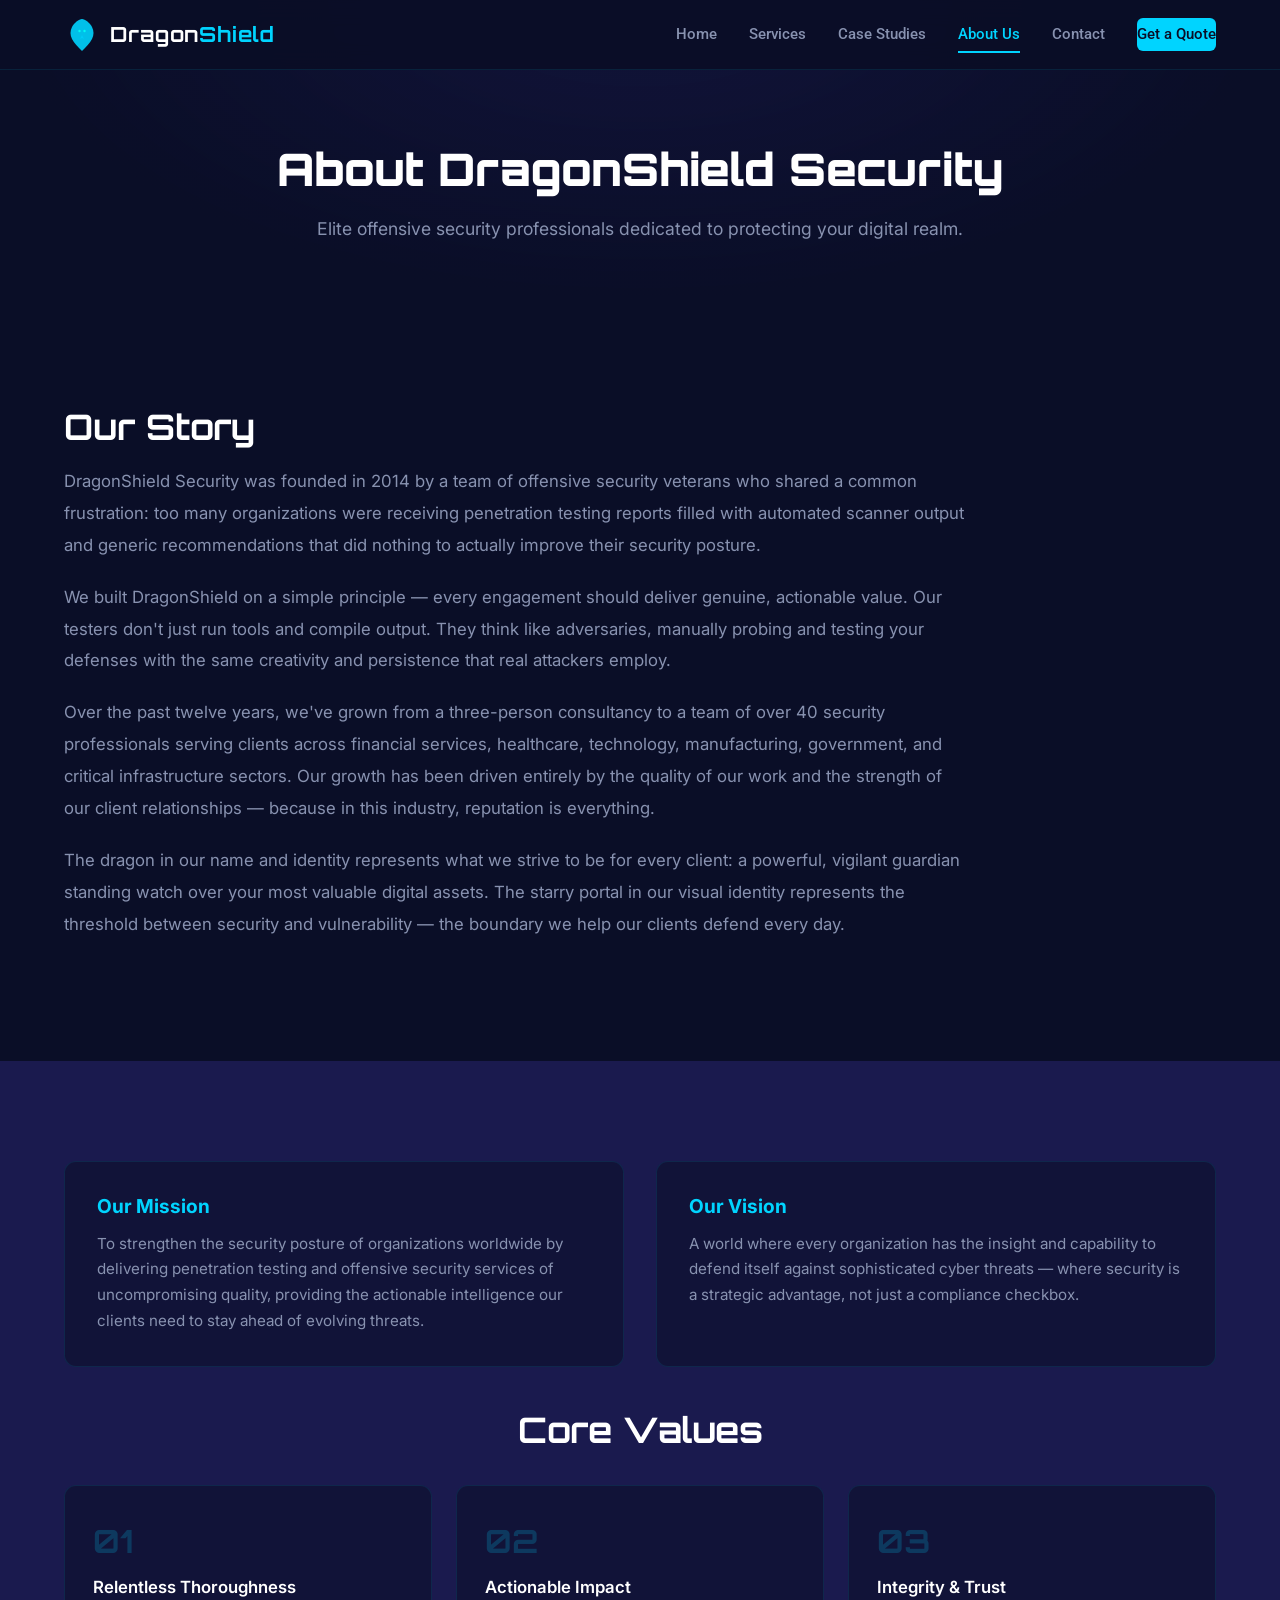
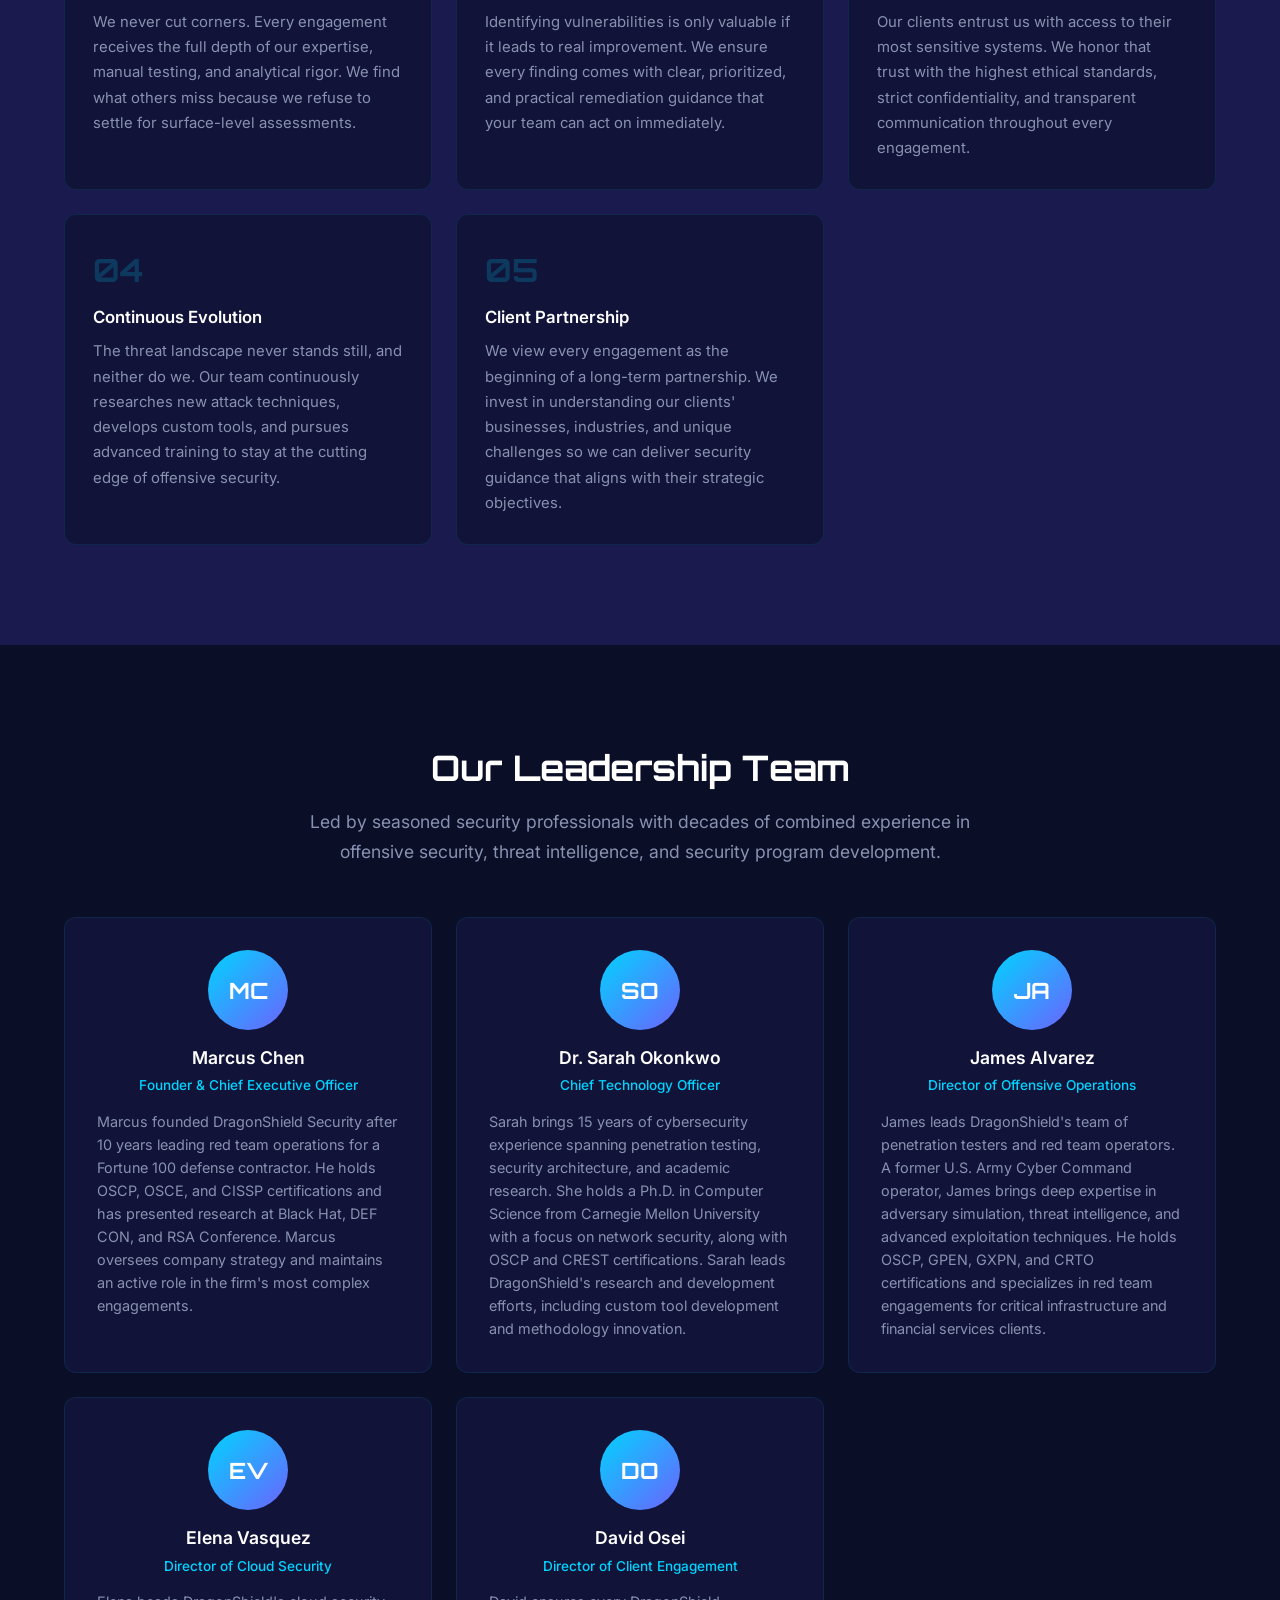
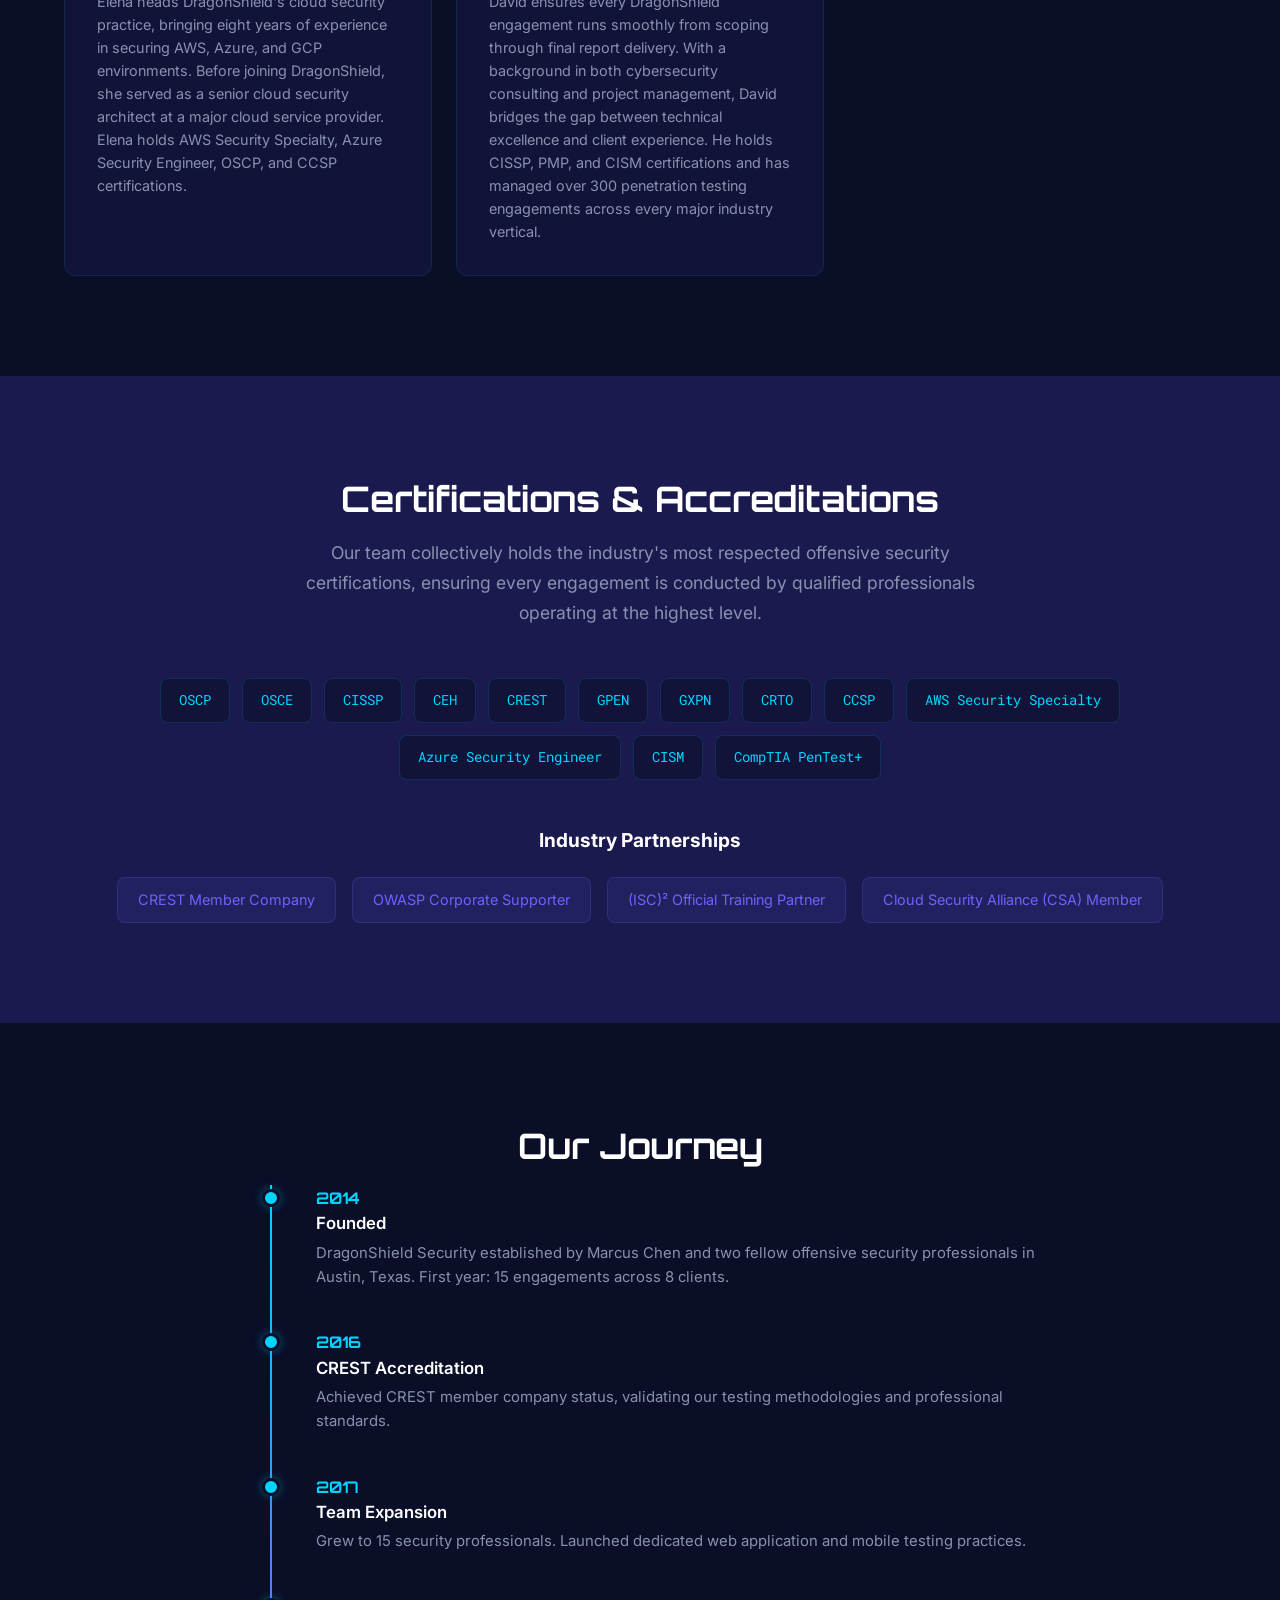
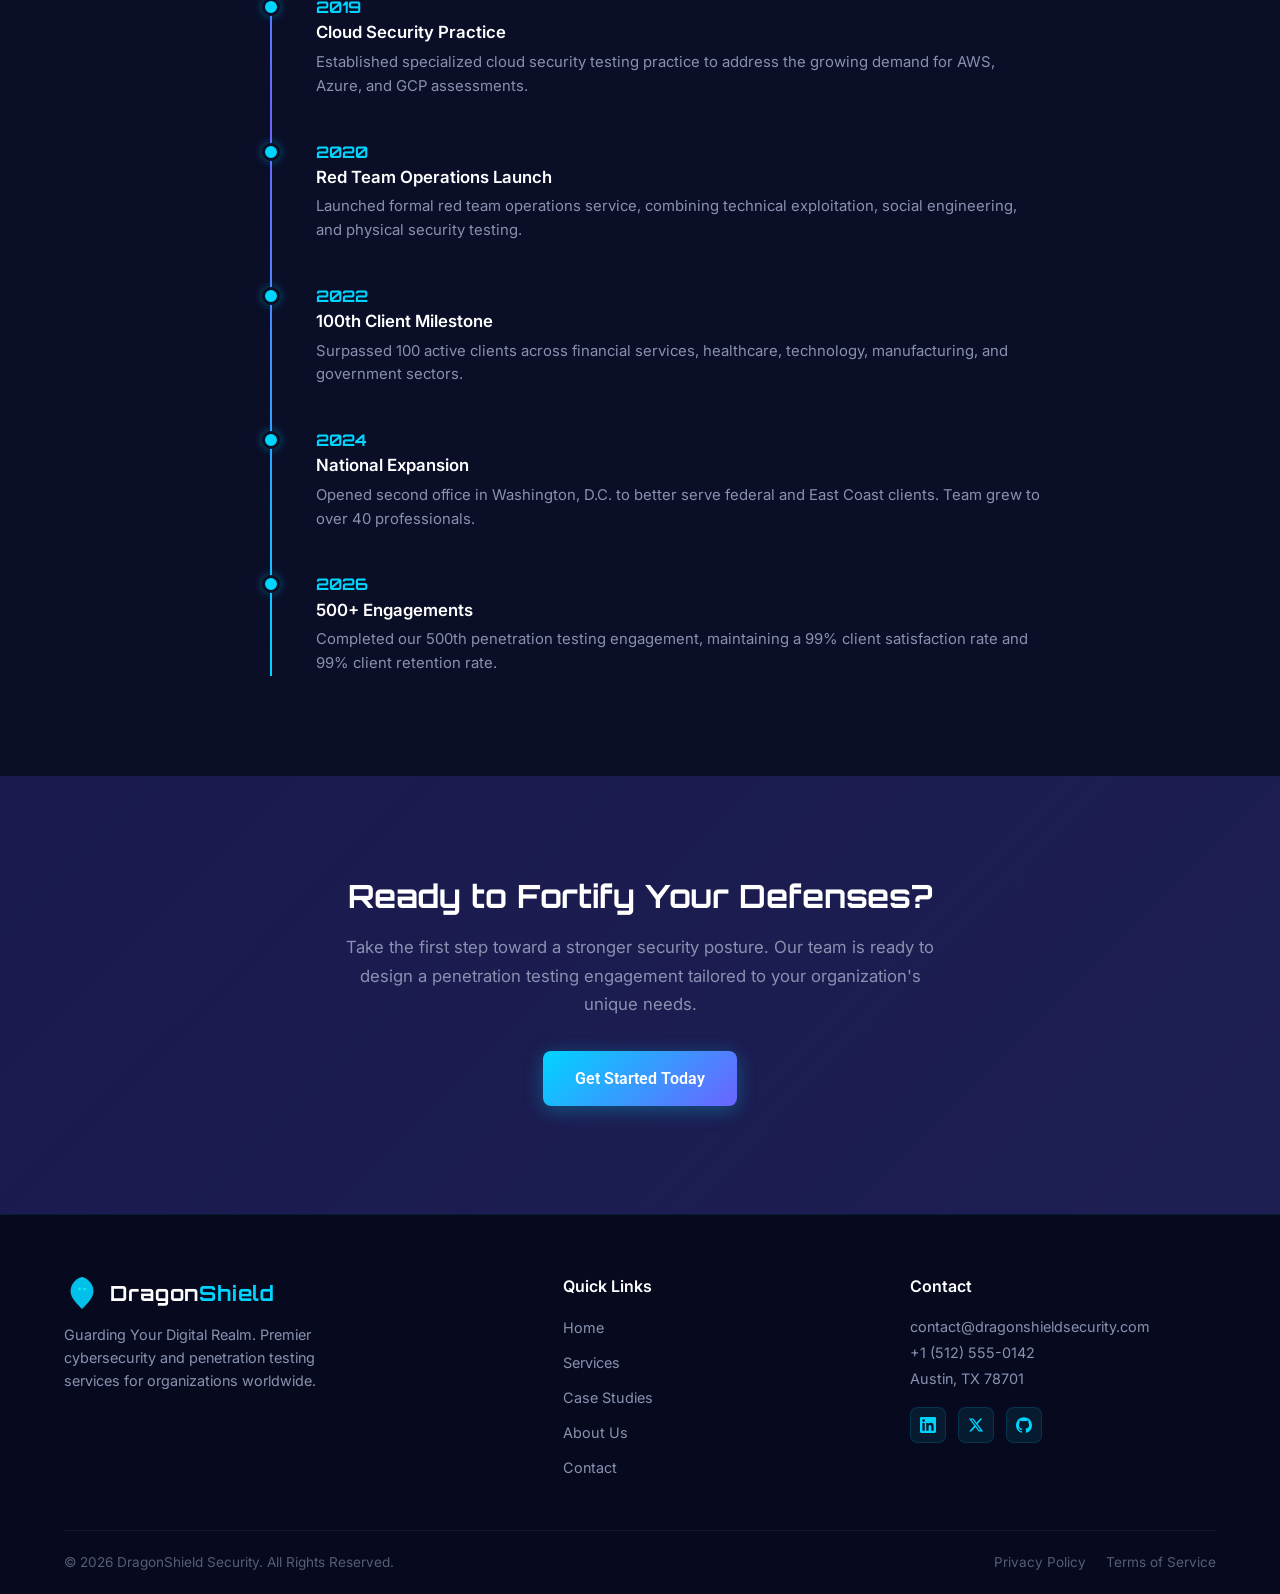
==== about.html @ 64852da9 "Initial commit - DragonShield Security website" ====
<!DOCTYPE html>
<html lang="en">
<head>
  <meta charset="UTF-8">
  <meta name="viewport" content="width=device-width, initial-scale=1.0">
  <title>About Us — DragonShield Security</title>
  <link rel="preconnect" href="https://fonts.googleapis.com">
  <link
rel="preconnect"
href="https://fonts.gstatic.com"
crossorigin
>
  <link href="https://fonts.googleapis.com/css2?family=Orbitron:wght@400;500;700;900&family=Inter:wght@400;500;600;700&family=Roboto:wght@400;500;700&family=Roboto+Mono:wght@400;500&display=swap" rel="stylesheet">
  <link rel="stylesheet" href="css/styles.css">
</head>
<body>

  <!-- Starry Background -->
  <div class="stars-bg" aria-hidden="true"></div>

  <!-- Navigation -->
  <nav
class="navbar"
role="navigation"
aria-label="Main navigation"
>
    <div class="container">
      <a
href="index.html"
class="nav-brand"
aria-label="DragonShield Security Home"
>
        <svg
viewBox="0 0 36 36"
fill="none"
xmlns="http://www.w3.org/2000/svg"
aria-hidden="true"
>
          <path
d="M18 2C15 2 10 6 8 10C6 14 6 18 8 22C10 26 14 30 18 34C22 30 26 26 28 22C30 18 30 14 28 10C26 6 21 2 18 2Z"
fill="url(#dragon-grad-a)"
opacity="0.9"
/>
          <circle
cx="15.5"
cy="14"
r="1.2"
fill="#00fff5"
opacity="0.9"
/>
          <circle
cx="20.5"
cy="14"
r="1.2"
fill="#00fff5"
opacity="0.9"
/>
          <path
d="M18 18L16 22L18 21L20 22L18 18Z"
fill="#00d4ff"
opacity="0.6"
/>
          <defs>
            <linearGradient
id="dragon-grad-a"
x1="8"
y1="2"
x2="28"
y2="34"
>
              <stop offset="0%" stop-color="#00d4ff"/>
              <stop offset="100%" stop-color="#6c63ff"/>
            </linearGradient>
          </defs>
        </svg>
        <span class="nav-brand-text">Dragon<span>Shield</span></span>
      </a>
      <div class="nav-links">
        <a href="index.html">Home</a>
        <a href="services.html">Services</a>
        <a href="case-studies.html">Case Studies</a>
        <a href="about.html" class="active">About Us</a>
        <a href="contact.html">Contact</a>
        <a href="contact.html" class="nav-cta">Get a Quote</a>
      </div>
      <button
class="hamburger"
aria-label="Toggle navigation menu"
aria-expanded="false"
>
        <span></span>
        <span></span>
        <span></span>
      </button>
    </div>
  </nav>

  <!-- Mobile Menu -->
  <div class="mobile-overlay" aria-hidden="true"></div>
  <div
class="mobile-menu"
role="navigation"
aria-label="Mobile navigation"
>
    <a href="index.html">Home</a>
    <a href="services.html">Services</a>
    <a href="case-studies.html">Case Studies</a>
    <a href="about.html" class="active">About Us</a>
    <a href="contact.html">Contact</a>
    <a
href="contact.html"
class="nav-cta"
style="text-align:center;margin-top:12px;"
>Get a Quote</a>
  </div>

  <main>
    <!-- Page Header -->
    <section class="page-header">
      <div class="container">
        <h1>About DragonShield Security</h1>
        <p>Elite offensive security professionals dedicated to protecting your digital realm.</p>
      </div>
    </section>

    <!-- Company Story -->
    <section class="section-padding">
      <div class="container">
        <div class="fade-in">
          <h2 class="section-heading">Our Story</h2>
          <div class="about-story">
            <p>DragonShield Security was founded in 2014 by a team of offensive security veterans who shared a common frustration: too many organizations were receiving penetration testing reports filled with automated scanner output and generic recommendations that did nothing to actually improve their security posture.</p>
            <p>We built DragonShield on a simple principle — every engagement should deliver genuine, actionable value. Our testers don't just run tools and compile output. They think like adversaries, manually probing and testing your defenses with the same creativity and persistence that real attackers employ.</p>
            <p>Over the past twelve years, we've grown from a three-person consultancy to a team of over 40 security professionals serving clients across financial services, healthcare, technology, manufacturing, government, and critical infrastructure sectors. Our growth has been driven entirely by the quality of our work and the strength of our client relationships — because in this industry, reputation is everything.</p>
            <p>The dragon in our name and identity represents what we strive to be for every client: a powerful, vigilant guardian standing watch over your most valuable digital assets. The starry portal in our visual identity represents the threshold between security and vulnerability — the boundary we help our clients defend every day.</p>
          </div>
        </div>
      </div>
    </section>

    <!-- Mission & Vision -->
    <section class="section-padding" style="background: var(--deep-blue);">
      <div class="container">
        <div class="fade-in">
          <div class="mission-vision">
            <div class="mv-card">
              <h3>Our Mission</h3>
              <p>To strengthen the security posture of organizations worldwide by delivering penetration testing and offensive security services of uncompromising quality, providing the actionable intelligence our clients need to stay ahead of evolving threats.</p>
            </div>
            <div class="mv-card">
              <h3>Our Vision</h3>
              <p>A world where every organization has the insight and capability to defend itself against sophisticated cyber threats — where security is a strategic advantage, not just a compliance checkbox.</p>
            </div>
          </div>
        </div>

        <!-- Core Values -->
        <div class="text-center fade-in">
          <h2 class="section-heading">Core Values</h2>
        </div>
        <div class="values-grid fade-in" style="margin-top: 32px;">
          <div class="value-card">
            <div class="value-number">01</div>
            <h4>Relentless Thoroughness</h4>
            <p>We never cut corners. Every engagement receives the full depth of our expertise, manual testing, and analytical rigor. We find what others miss because we refuse to settle for surface-level assessments.</p>
          </div>
          <div class="value-card">
            <div class="value-number">02</div>
            <h4>Actionable Impact</h4>
            <p>Identifying vulnerabilities is only valuable if it leads to real improvement. We ensure every finding comes with clear, prioritized, and practical remediation guidance that your team can act on immediately.</p>
          </div>
          <div class="value-card">
            <div class="value-number">03</div>
            <h4>Integrity &amp; Trust</h4>
            <p>Our clients entrust us with access to their most sensitive systems. We honor that trust with the highest ethical standards, strict confidentiality, and transparent communication throughout every engagement.</p>
          </div>
          <div class="value-card">
            <div class="value-number">04</div>
            <h4>Continuous Evolution</h4>
            <p>The threat landscape never stands still, and neither do we. Our team continuously researches new attack techniques, develops custom tools, and pursues advanced training to stay at the cutting edge of offensive security.</p>
          </div>
          <div class="value-card">
            <div class="value-number">05</div>
            <h4>Client Partnership</h4>
            <p>We view every engagement as the beginning of a long-term partnership. We invest in understanding our clients' businesses, industries, and unique challenges so we can deliver security guidance that aligns with their strategic objectives.</p>
          </div>
        </div>
      </div>
    </section>

    <!-- Team Section -->
    <section class="section-padding">
      <div class="container">
        <div class="text-center fade-in">
          <h2 class="section-heading">Our Leadership Team</h2>
          <p class="section-subtext">Led by seasoned security professionals with decades of combined experience in offensive security, threat intelligence, and security program development.</p>
        </div>
        <div class="team-grid fade-in">
          <div class="team-card">
            <div class="team-avatar">MC</div>
            <h4>Marcus Chen</h4>
            <p class="team-role">Founder &amp; Chief Executive Officer</p>
            <p class="team-bio">Marcus founded DragonShield Security after 10 years leading red team operations for a Fortune 100 defense contractor. He holds OSCP, OSCE, and CISSP certifications and has presented research at Black Hat, DEF CON, and RSA Conference. Marcus oversees company strategy and maintains an active role in the firm's most complex engagements.</p>
          </div>
          <div class="team-card">
            <div class="team-avatar">SO</div>
            <h4>Dr. Sarah Okonkwo</h4>
            <p class="team-role">Chief Technology Officer</p>
            <p class="team-bio">Sarah brings 15 years of cybersecurity experience spanning penetration testing, security architecture, and academic research. She holds a Ph.D. in Computer Science from Carnegie Mellon University with a focus on network security, along with OSCP and CREST certifications. Sarah leads DragonShield's research and development efforts, including custom tool development and methodology innovation.</p>
          </div>
          <div class="team-card">
            <div class="team-avatar">JA</div>
            <h4>James Alvarez</h4>
            <p class="team-role">Director of Offensive Operations</p>
            <p class="team-bio">James leads DragonShield's team of penetration testers and red team operators. A former U.S. Army Cyber Command operator, James brings deep expertise in adversary simulation, threat intelligence, and advanced exploitation techniques. He holds OSCP, GPEN, GXPN, and CRTO certifications and specializes in red team engagements for critical infrastructure and financial services clients.</p>
          </div>
          <div class="team-card">
            <div class="team-avatar">EV</div>
            <h4>Elena Vasquez</h4>
            <p class="team-role">Director of Cloud Security</p>
            <p class="team-bio">Elena heads DragonShield's cloud security practice, bringing eight years of experience in securing AWS, Azure, and GCP environments. Before joining DragonShield, she served as a senior cloud security architect at a major cloud service provider. Elena holds AWS Security Specialty, Azure Security Engineer, OSCP, and CCSP certifications.</p>
          </div>
          <div class="team-card">
            <div class="team-avatar">DO</div>
            <h4>David Osei</h4>
            <p class="team-role">Director of Client Engagement</p>
            <p class="team-bio">David ensures every DragonShield engagement runs smoothly from scoping through final report delivery. With a background in both cybersecurity consulting and project management, David bridges the gap between technical excellence and client experience. He holds CISSP, PMP, and CISM certifications and has managed over 300 penetration testing engagements across every major industry vertical.</p>
          </div>
        </div>
      </div>
    </section>

    <!-- Certifications & Partnerships -->
    <section class="section-padding" style="background: var(--deep-blue);">
      <div class="container">
        <div class="text-center fade-in">
          <h2 class="section-heading">Certifications &amp; Accreditations</h2>
          <p class="section-subtext">Our team collectively holds the industry's most respected offensive security certifications, ensuring every engagement is conducted by qualified professionals operating at the highest level.</p>
        </div>
        <div class="certs-grid fade-in">
          <span class="cert-badge">OSCP</span>
          <span class="cert-badge">OSCE</span>
          <span class="cert-badge">CISSP</span>
          <span class="cert-badge">CEH</span>
          <span class="cert-badge">CREST</span>
          <span class="cert-badge">GPEN</span>
          <span class="cert-badge">GXPN</span>
          <span class="cert-badge">CRTO</span>
          <span class="cert-badge">CCSP</span>
          <span class="cert-badge">AWS Security Specialty</span>
          <span class="cert-badge">Azure Security Engineer</span>
          <span class="cert-badge">CISM</span>
          <span class="cert-badge">CompTIA PenTest+</span>
        </div>
        <div class="text-center fade-in" style="margin-top: 48px;">
          <h3 style="font-family: var(--font-subheading); font-size: 1.2rem; margin-bottom: 20px; color: var(--white);">Industry Partnerships</h3>
          <div class="partnerships-list">
            <span class="partnership-item">CREST Member Company</span>
            <span class="partnership-item">OWASP Corporate Supporter</span>
            <span class="partnership-item">(ISC)² Official Training Partner</span>
            <span class="partnership-item">Cloud Security Alliance (CSA) Member</span>
          </div>
        </div>
      </div>
    </section>

    <!-- Company Timeline -->
    <section class="section-padding">
      <div class="container">
        <div class="text-center fade-in">
          <h2 class="section-heading">Our Journey</h2>
        </div>
        <div class="timeline fade-in">
          <div class="timeline-item">
            <div class="timeline-dot"></div>
            <span class="timeline-year">2014</span>
            <h4>Founded</h4>
            <p>DragonShield Security established by Marcus Chen and two fellow offensive security professionals in Austin, Texas. First year: 15 engagements across 8 clients.</p>
          </div>
          <div class="timeline-item">
            <div class="timeline-dot"></div>
            <span class="timeline-year">2016</span>
            <h4>CREST Accreditation</h4>
            <p>Achieved CREST member company status, validating our testing methodologies and professional standards.</p>
          </div>
          <div class="timeline-item">
            <div class="timeline-dot"></div>
            <span class="timeline-year">2017</span>
            <h4>Team Expansion</h4>
            <p>Grew to 15 security professionals. Launched dedicated web application and mobile testing practices.</p>
          </div>
          <div class="timeline-item">
            <div class="timeline-dot"></div>
            <span class="timeline-year">2019</span>
            <h4>Cloud Security Practice</h4>
            <p>Established specialized cloud security testing practice to address the growing demand for AWS, Azure, and GCP assessments.</p>
          </div>
          <div class="timeline-item">
            <div class="timeline-dot"></div>
            <span class="timeline-year">2020</span>
            <h4>Red Team Operations Launch</h4>
            <p>Launched formal red team operations service, combining technical exploitation, social engineering, and physical security testing.</p>
          </div>
          <div class="timeline-item">
            <div class="timeline-dot"></div>
            <span class="timeline-year">2022</span>
            <h4>100th Client Milestone</h4>
            <p>Surpassed 100 active clients across financial services, healthcare, technology, manufacturing, and government sectors.</p>
          </div>
          <div class="timeline-item">
            <div class="timeline-dot"></div>
            <span class="timeline-year">2024</span>
            <h4>National Expansion</h4>
            <p>Opened second office in Washington, D.C. to better serve federal and East Coast clients. Team grew to over 40 professionals.</p>
          </div>
          <div class="timeline-item">
            <div class="timeline-dot"></div>
            <span class="timeline-year">2026</span>
            <h4>500+ Engagements</h4>
            <p>Completed our 500th penetration testing engagement, maintaining a 99% client satisfaction rate and 99% client retention rate.</p>
          </div>
        </div>
      </div>
    </section>

    <!-- CTA Section -->
    <section class="section-padding cta-section">
      <div class="container fade-in">
        <h2>Ready to Fortify Your Defenses?</h2>
        <p>Take the first step toward a stronger security posture. Our team is ready to design a penetration testing engagement tailored to your organization's unique needs.</p>
        <a href="contact.html" class="btn btn-primary btn-glow">Get Started Today</a>
      </div>
    </section>
  </main>

  <!-- Footer -->
  <footer class="site-footer">
    <div class="container">
      <div class="footer-grid">
        <div class="footer-brand">
          <a href="index.html" class="nav-brand">
            <svg
viewBox="0 0 36 36"
fill="none"
xmlns="http://www.w3.org/2000/svg"
aria-hidden="true"
>
              <path
d="M18 2C15 2 10 6 8 10C6 14 6 18 8 22C10 26 14 30 18 34C22 30 26 26 28 22C30 18 30 14 28 10C26 6 21 2 18 2Z"
fill="url(#footer-dragon-grad-a)"
opacity="0.9"
/>
              <circle
cx="15.5"
cy="14"
r="1.2"
fill="#00fff5"
opacity="0.9"
/>
              <circle
cx="20.5"
cy="14"
r="1.2"
fill="#00fff5"
opacity="0.9"
/>
              <defs>
                <linearGradient
id="footer-dragon-grad-a"
x1="8"
y1="2"
x2="28"
y2="34"
>
                  <stop offset="0%" stop-color="#00d4ff"/>
                  <stop offset="100%" stop-color="#6c63ff"/>
                </linearGradient>
              </defs>
            </svg>
            <span class="nav-brand-text">Dragon<span>Shield</span></span>
          </a>
          <p>Guarding Your Digital Realm. Premier cybersecurity and penetration testing services for organizations worldwide.</p>
        </div>
        <div class="footer-links">
          <h4>Quick Links</h4>
          <ul>
            <li><a href="index.html">Home</a></li>
            <li><a href="services.html">Services</a></li>
            <li><a href="case-studies.html">Case Studies</a></li>
            <li><a href="about.html">About Us</a></li>
            <li><a href="contact.html">Contact</a></li>
          </ul>
        </div>
        <div class="footer-contact">
          <h4>Contact</h4>
          <p>
            <a href="mailto:contact@dragonshieldsecurity.com">contact@dragonshieldsecurity.com</a><br>
            +1 (512) 555-0142<br>
            Austin, TX 78701
          </p>
          <div class="footer-social">
            <a
href="#"
aria-label="LinkedIn"
target="_blank"
rel="noopener noreferrer"
>
              <svg viewBox="0 0 24 24" fill="currentColor">
<path d="M20.447 20.452h-3.554v-5.569c0-1.328-.027-3.037-1.852-3.037-1.853 0-2.136 1.445-2.136 2.939v5.667H9.351V9h3.414v1.561h.046c.477-.9 1.637-1.85 3.37-1.85 3.601 0 4.267 2.37 4.267 5.455v6.286zM5.337 7.433a2.062 2.062 0 0 1-2.063-2.065 2.064 2.064 0 1 1 2.063 2.065zm1.782 13.019H3.555V9h3.564v11.452zM22.225 0H1.771C.792 0 0 .774 0 1.729v20.542C0 23.227.792 24 1.771 24h20.451C23.2 24 24 23.227 24 22.271V1.729C24 .774 23.2 0 22.222 0h.003z"/>
</svg>
            </a>
            <a
href="#"
aria-label="X (Twitter)"
target="_blank"
rel="noopener noreferrer"
>
              <svg viewBox="0 0 24 24" fill="currentColor">
<path d="M18.244 2.25h3.308l-7.227 8.26 8.502 11.24H16.17l-5.214-6.817L4.99 21.75H1.68l7.73-8.835L1.254 2.25H8.08l4.713 6.231zm-1.161 17.52h1.833L7.084 4.126H5.117z"/>
</svg>
            </a>
            <a
href="#"
aria-label="GitHub"
target="_blank"
rel="noopener noreferrer"
>
              <svg viewBox="0 0 24 24" fill="currentColor">
<path d="M12 .297c-6.63 0-12 5.373-12 12 0 5.303 3.438 9.8 8.205 11.385.6.113.82-.258.82-.577 0-.285-.01-1.04-.015-2.04-3.338.724-4.042-1.61-4.042-1.61C4.422 18.07 3.633 17.7 3.633 17.7c-1.087-.744.084-.729.084-.729 1.205.084 1.838 1.236 1.838 1.236 1.07 1.835 2.809 1.305 3.495.998.108-.776.417-1.305.76-1.605-2.665-.3-5.466-1.332-5.466-5.93 0-1.31.465-2.38 1.235-3.22-.135-.303-.54-1.523.105-3.176 0 0 1.005-.322 3.3 1.23.96-.267 1.98-.399 3-.405 1.02.006 2.04.138 3 .405 2.28-1.552 3.285-1.23 3.285-1.23.645 1.653.24 2.873.12 3.176.765.84 1.23 1.91 1.23 3.22 0 4.61-2.805 5.625-5.475 5.92.42.36.81 1.096.81 2.22 0 1.606-.015 2.896-.015 3.286 0 .315.21.69.825.57C20.565 22.092 24 17.592 24 12.297c0-6.627-5.373-12-12-12"/>
</svg>
            </a>
          </div>
        </div>
      </div>
      <div class="footer-bottom">
        <p>&copy; 2026 DragonShield Security. All Rights Reserved.</p>
        <div class="footer-bottom-links">
          <a href="#">Privacy Policy</a>
          <a href="#">Terms of Service</a>
        </div>
      </div>
    </div>
  </footer>

  <script src="js/main.js"></script>
</body>
</html>
---- css/styles.css ----
/* ============================================
   DragonShield Security — Main Stylesheet
   ============================================ */

/* --- CSS Custom Properties --- */
:root {
  --dark-navy: #0a0e27;
  --deep-blue: #1a1a4e;
  --electric-blue: #00d4ff;
  --cyan-accent: #00fff5;
  --white: #ffffff;
  --subtle-purple: #6c63ff;
  --muted-gray: #8892b0;
  --dark-card-bg: #111338;
  --border-glow: rgba(0, 212, 255, 0.3);
  --font-heading: 'Orbitron', sans-serif;
  --font-subheading: 'Inter', sans-serif;
  --font-body: 'Inter', sans-serif;
  --font-nav: 'Roboto', sans-serif;
  --font-mono: 'Roboto Mono', monospace;
  --nav-height: 70px;
}

/* --- Reset & Base --- */
*, *::before, *::after {
  margin: 0;
  padding: 0;
  box-sizing: border-box;
}

html {
  scroll-behavior: smooth;
  font-size: 16px;
}

body {
  font-family: var(--font-body);
  background-color: var(--dark-navy);
  color: var(--muted-gray);
  line-height: 1.7;
  overflow-x: hidden;
}

h1, h2, h3 {
  font-family: var(--font-heading);
  color: var(--white);
  line-height: 1.3;
}

h4, h5, h6 {
  font-family: var(--font-subheading);
  color: var(--white);
  line-height: 1.4;
}

a {
  color: var(--electric-blue);
  text-decoration: none;
  transition: color 0.3s ease;
}

a:hover {
  color: var(--cyan-accent);
}

img {
  max-width: 100%;
  height: auto;
}

ul {
  list-style: none;
}

/* --- Utility Classes --- */
.container {
  max-width: 1200px;
  margin: 0 auto;
  padding: 0 24px;
}

.section-padding {
  padding: 100px 0;
}

.text-center {
  text-align: center;
}

.section-heading {
  font-size: 2.2rem;
  margin-bottom: 16px;
  color: var(--white);
}

.section-subtext {
  font-size: 1.1rem;
  color: var(--muted-gray);
  max-width: 700px;
  margin: 0 auto 50px;
}

/* --- Starry Background (CSS-based) --- */
.stars-bg {
  position: fixed;
  top: 0;
  left: 0;
  width: 100%;
  height: 100%;
  pointer-events: none;
  z-index: 0;
  overflow: hidden;
}

.star {
  position: absolute;
  background: var(--white);
  border-radius: 50%;
  animation: twinkle var(--duration, 3s) ease-in-out infinite alternate;
  opacity: 0;
}

@keyframes twinkle {
  0% { opacity: 0.1; transform: scale(0.8); }
  50% { opacity: 0.8; }
  100% { opacity: 0.2; transform: scale(1.2); }
}

@keyframes float-up {
  0% { transform: translateY(0) translateX(0); opacity: 0.6; }
  50% { opacity: 1; }
  100% { transform: translateY(-100vh) translateX(20px); opacity: 0; }
}

/* --- Canvas for portal/stars --- */
#portal-canvas {
  position: absolute;
  top: 0;
  left: 0;
  width: 100%;
  height: 100%;
  z-index: 1;
  pointer-events: none;
}

/* ============================================
   NAVIGATION
   ============================================ */
.navbar {
  position: fixed;
  top: 0;
  left: 0;
  width: 100%;
  height: var(--nav-height);
  background: rgba(10, 14, 39, 0.92);
  backdrop-filter: blur(12px);
  -webkit-backdrop-filter: blur(12px);
  z-index: 1000;
  display: flex;
  align-items: center;
  border-bottom: 1px solid rgba(0, 212, 255, 0.1);
  transition: background 0.3s ease;
}

.navbar .container {
  display: flex;
  align-items: center;
  justify-content: space-between;
  width: 100%;
}

.nav-brand {
  display: flex;
  align-items: center;
  gap: 10px;
  text-decoration: none;
}

.nav-brand svg {
  width: 36px;
  height: 36px;
}

.nav-brand-text {
  font-family: var(--font-heading);
  font-size: 1.3rem;
  font-weight: 700;
  color: var(--white);
  letter-spacing: 1px;
}

.nav-brand-text span {
  color: var(--electric-blue);
}

.nav-links {
  display: flex;
  align-items: center;
  gap: 32px;
}

.nav-links a {
  font-family: var(--font-nav);
  font-size: 0.95rem;
  font-weight: 500;
  color: var(--muted-gray);
  text-decoration: none;
  position: relative;
  padding: 4px 0;
  transition: color 0.3s ease;
}

.nav-links a::after {
  content: '';
  position: absolute;
  bottom: -2px;
  left: 0;
  width: 0;
  height: 2px;
  background: var(--electric-blue);
  transition: width 0.3s ease;
}

.nav-links a:hover,
.nav-links a.active {
  color: var(--electric-blue);
}

.nav-links a:hover::after,
.nav-links a.active::after {
  width: 100%;
}

.nav-cta {
  font-family: var(--font-nav);
  font-size: 0.9rem;
  font-weight: 600;
  padding: 8px 20px;
  background: var(--electric-blue);
  color: var(--dark-navy) !important;
  border-radius: 6px;
  transition: background 0.3s ease, box-shadow 0.3s ease;
}

.nav-cta::after {
  display: none !important;
}

.nav-cta:hover {
  background: var(--cyan-accent);
  color: var(--dark-navy) !important;
  box-shadow: 0 0 20px rgba(0, 212, 255, 0.4);
}

/* Hamburger */
.hamburger {
  display: none;
  flex-direction: column;
  gap: 5px;
  cursor: pointer;
  background: none;
  border: none;
  padding: 4px;
  z-index: 1001;
}

.hamburger span {
  display: block;
  width: 26px;
  height: 2px;
  background: var(--white);
  transition: all 0.3s ease;
  border-radius: 2px;
}

.hamburger.active span:nth-child(1) {
  transform: rotate(45deg) translate(5px, 5px);
}

.hamburger.active span:nth-child(2) {
  opacity: 0;
}

.hamburger.active span:nth-child(3) {
  transform: rotate(-45deg) translate(5px, -5px);
}

/* Mobile menu */
.mobile-menu {
  display: none;
  position: fixed;
  top: 0;
  right: -100%;
  width: 280px;
  height: 100vh;
  background: rgba(10, 14, 39, 0.98);
  backdrop-filter: blur(20px);
  z-index: 999;
  flex-direction: column;
  padding: 100px 32px 40px;
  gap: 24px;
  transition: right 0.4s ease;
  border-left: 1px solid rgba(0, 212, 255, 0.15);
}

.mobile-menu.open {
  right: 0;
}

.mobile-menu a {
  font-family: var(--font-nav);
  font-size: 1.1rem;
  font-weight: 500;
  color: var(--muted-gray);
  text-decoration: none;
  padding: 12px 0;
  border-bottom: 1px solid rgba(255, 255, 255, 0.05);
  transition: color 0.3s ease, padding-left 0.3s ease;
}

.mobile-menu a:hover,
.mobile-menu a.active {
  color: var(--electric-blue);
  padding-left: 8px;
}

.mobile-overlay {
  display: none;
  position: fixed;
  top: 0;
  left: 0;
  width: 100%;
  height: 100%;
  background: rgba(0, 0, 0, 0.5);
  z-index: 998;
  opacity: 0;
  transition: opacity 0.3s ease;
}

.mobile-overlay.active {
  opacity: 1;
}

/* ============================================
   HERO SECTION
   ============================================ */
.hero {
  position: relative;
  min-height: 100vh;
  display: flex;
  align-items: center;
  justify-content: center;
  padding-top: var(--nav-height);
  overflow: hidden;
  background: radial-gradient(ellipse at center, rgba(26, 26, 78, 0.6) 0%, var(--dark-navy) 70%);
}

.hero-content {
  position: relative;
  z-index: 10;
  text-align: center;
  max-width: 850px;
  padding: 40px 24px;
}

.hero h1 {
  font-size: 3.2rem;
  font-weight: 900;
  margin-bottom: 16px;
  background: linear-gradient(135deg, var(--white) 0%, var(--electric-blue) 50%, var(--cyan-accent) 100%);
  -webkit-background-clip: text;
  -webkit-text-fill-color: transparent;
  background-clip: text;
}

.hero h2 {
  font-family: var(--font-subheading);
  font-size: 1.4rem;
  font-weight: 400;
  color: var(--muted-gray);
  margin-bottom: 24px;
}

.hero p {
  font-size: 1.05rem;
  color: var(--muted-gray);
  margin-bottom: 36px;
  line-height: 1.8;
}

.hero-buttons {
  display: flex;
  gap: 16px;
  justify-content: center;
  flex-wrap: wrap;
}

/* Dragon SVG in hero */
.hero-dragon {
  position: absolute;
  right: -5%;
  top: 50%;
  transform: translateY(-50%);
  width: 500px;
  height: 500px;
  opacity: 0.15;
  z-index: 2;
  animation: dragon-glow 4s ease-in-out infinite alternate;
}

@keyframes dragon-glow {
  0% { opacity: 0.1; filter: drop-shadow(0 0 10px rgba(0, 212, 255, 0.2)); }
  100% { opacity: 0.2; filter: drop-shadow(0 0 30px rgba(0, 212, 255, 0.5)); }
}

/* Portal animation */
.portal-ring {
  position: absolute;
  top: 50%;
  left: 50%;
  transform: translate(-50%, -50%);
  width: 600px;
  height: 600px;
  z-index: 1;
  pointer-events: none;
}

.portal-ring-inner {
  position: absolute;
  top: 50%;
  left: 50%;
  border-radius: 50%;
  border: 2px solid transparent;
}

.portal-ring-1 {
  width: 400px;
  height: 400px;
  margin-top: -200px;
  margin-left: -200px;
  border-color: rgba(0, 212, 255, 0.15);
  animation: portal-spin 20s linear infinite;
}

.portal-ring-2 {
  width: 350px;
  height: 350px;
  margin-top: -175px;
  margin-left: -175px;
  border-color: rgba(0, 255, 245, 0.1);
  animation: portal-spin 15s linear infinite reverse;
}

.portal-ring-3 {
  width: 300px;
  height: 300px;
  margin-top: -150px;
  margin-left: -150px;
  border-color: rgba(108, 99, 255, 0.12);
  animation: portal-spin 25s linear infinite;
}

.portal-ring-4 {
  width: 500px;
  height: 500px;
  margin-top: -250px;
  margin-left: -250px;
  border-color: rgba(0, 212, 255, 0.08);
  border-style: dashed;
  animation: portal-spin 30s linear infinite reverse;
}

@keyframes portal-spin {
  from { transform: rotate(0deg); }
  to { transform: rotate(360deg); }
}

.portal-glow {
  position: absolute;
  top: 50%;
  left: 50%;
  transform: translate(-50%, -50%);
  width: 200px;
  height: 200px;
  border-radius: 50%;
  background: radial-gradient(circle, rgba(0, 212, 255, 0.15) 0%, transparent 70%);
  animation: portal-pulse 3s ease-in-out infinite alternate;
  z-index: 1;
}

@keyframes portal-pulse {
  0% { transform: translate(-50%, -50%) scale(1); opacity: 0.5; }
  100% { transform: translate(-50%, -50%) scale(1.3); opacity: 0.8; }
}

/* ============================================
   BUTTONS
   ============================================ */
.btn {
  display: inline-block;
  font-family: var(--font-nav);
  font-weight: 600;
  font-size: 1rem;
  padding: 14px 32px;
  border-radius: 8px;
  cursor: pointer;
  transition: all 0.3s ease;
  text-decoration: none;
  border: none;
  position: relative;
  overflow: hidden;
}

.btn-primary {
  background: linear-gradient(135deg, var(--electric-blue), var(--subtle-purple));
  color: var(--white);
  box-shadow: 0 4px 20px rgba(0, 212, 255, 0.3);
}

.btn-primary:hover {
  transform: translateY(-2px);
  box-shadow: 0 6px 30px rgba(0, 212, 255, 0.5);
  color: var(--white);
}

.btn-outline {
  background: transparent;
  color: var(--electric-blue);
  border: 2px solid var(--electric-blue);
}

.btn-outline:hover {
  background: rgba(0, 212, 255, 0.1);
  box-shadow: 0 0 20px rgba(0, 212, 255, 0.2);
  transform: translateY(-2px);
  color: var(--cyan-accent);
  border-color: var(--cyan-accent);
}

.btn-glow {
  animation: btn-pulse 2s ease-in-out infinite;
}

@keyframes btn-pulse {
  0%, 100% { box-shadow: 0 4px 20px rgba(0, 212, 255, 0.3); }
  50% { box-shadow: 0 4px 30px rgba(0, 212, 255, 0.6); }
}

/* ============================================
   CARDS
   ============================================ */
.card {
  background: var(--dark-card-bg);
  border: 1px solid rgba(0, 212, 255, 0.1);
  border-radius: 12px;
  padding: 32px;
  transition: transform 0.3s ease, border-color 0.3s ease, box-shadow 0.3s ease;
}

.card:hover {
  transform: translateY(-5px);
  border-color: var(--border-glow);
  box-shadow: 0 8px 30px rgba(0, 212, 255, 0.15);
}

.card-icon {
  width: 56px;
  height: 56px;
  margin-bottom: 20px;
  display: flex;
  align-items: center;
  justify-content: center;
  background: rgba(0, 212, 255, 0.1);
  border-radius: 12px;
  color: var(--electric-blue);
}

.card-icon svg {
  width: 28px;
  height: 28px;
}

.card h3 {
  font-size: 1.2rem;
  margin-bottom: 12px;
  font-weight: 600;
}

.card p {
  font-size: 0.95rem;
  color: var(--muted-gray);
  margin-bottom: 16px;
  line-height: 1.7;
}

.card-link {
  font-family: var(--font-nav);
  font-size: 0.9rem;
  font-weight: 600;
  color: var(--electric-blue);
  display: inline-flex;
  align-items: center;
  gap: 6px;
  transition: gap 0.3s ease;
}

.card-link:hover {
  gap: 10px;
  color: var(--cyan-accent);
}

/* Grid layouts */
.grid-4 {
  display: grid;
  grid-template-columns: repeat(4, 1fr);
  gap: 24px;
}

.grid-3 {
  display: grid;
  grid-template-columns: repeat(3, 1fr);
  gap: 24px;
}

.grid-2 {
  display: grid;
  grid-template-columns: repeat(2, 1fr);
  gap: 24px;
}

/* ============================================
   WHY CHOOSE US
   ============================================ */
.why-section {
  background: var(--deep-blue);
}

.why-card {
  text-align: center;
  padding: 40px 24px;
}

.why-card .card-icon {
  margin: 0 auto 20px;
}

.why-card h3 {
  font-family: var(--font-subheading);
  font-size: 1.15rem;
  margin-bottom: 12px;
}

/* ============================================
   TRUST / TESTIMONIALS
   ============================================ */
.trust-metrics {
  display: flex;
  justify-content: center;
  gap: 48px;
  flex-wrap: wrap;
  margin-bottom: 60px;
}

.trust-metric {
  text-align: center;
}

.trust-metric .metric-value {
  font-family: var(--font-heading);
  font-size: 2.5rem;
  font-weight: 700;
  color: var(--electric-blue);
  display: block;
}

.trust-metric .metric-label {
  font-size: 0.9rem;
  color: var(--muted-gray);
  margin-top: 4px;
}

.testimonials-grid {
  display: grid;
  grid-template-columns: repeat(3, 1fr);
  gap: 24px;
}

.testimonial-card {
  background: var(--dark-card-bg);
  border: 1px solid rgba(0, 212, 255, 0.1);
  border-radius: 12px;
  padding: 32px;
  position: relative;
}

.testimonial-card::before {
  content: '"';
  font-family: Georgia, serif;
  font-size: 4rem;
  color: var(--electric-blue);
  opacity: 0.3;
  position: absolute;
  top: 12px;
  left: 20px;
  line-height: 1;
}

.testimonial-card p {
  font-style: italic;
  font-size: 0.95rem;
  color: var(--muted-gray);
  margin-bottom: 16px;
  line-height: 1.7;
  position: relative;
  z-index: 1;
}

.testimonial-card .attribution {
  font-size: 0.85rem;
  color: var(--electric-blue);
  font-style: normal;
  font-weight: 500;
}

/* ============================================
   CTA SECTION
   ============================================ */
.cta-section {
  background: linear-gradient(135deg, var(--deep-blue) 0%, rgba(108, 99, 255, 0.2) 100%);
  text-align: center;
  position: relative;
  overflow: hidden;
}

.cta-section h2 {
  font-size: 2rem;
  margin-bottom: 16px;
}

.cta-section p {
  font-size: 1.05rem;
  color: var(--muted-gray);
  max-width: 600px;
  margin: 0 auto 32px;
}

/* ============================================
   PAGE HEADER (inner pages)
   ============================================ */
.page-header {
  padding: 140px 0 60px;
  text-align: center;
  position: relative;
  background: radial-gradient(ellipse at top center, rgba(26, 26, 78, 0.5) 0%, var(--dark-navy) 70%);
}

.page-header h1 {
  font-size: 2.8rem;
  font-weight: 900;
  margin-bottom: 16px;
  color: var(--white);
}

.page-header p {
  font-size: 1.1rem;
  color: var(--muted-gray);
  max-width: 700px;
  margin: 0 auto;
  line-height: 1.7;
}

/* ============================================
   SERVICES PAGE
   ============================================ */
.service-detail {
  padding: 80px 0;
  position: relative;
}

.service-detail:nth-child(even) {
  background: var(--deep-blue);
}

.service-detail-header {
  display: flex;
  align-items: center;
  gap: 16px;
  margin-bottom: 24px;
}

.service-detail-header .service-icon {
  width: 60px;
  height: 60px;
  display: flex;
  align-items: center;
  justify-content: center;
  background: rgba(0, 212, 255, 0.1);
  border-radius: 12px;
  flex-shrink: 0;
}

.service-detail-header .service-icon svg {
  width: 30px;
  height: 30px;
  color: var(--electric-blue);
}

.service-detail-header h2 {
  font-size: 1.8rem;
  font-weight: 700;
}

.service-description {
  font-size: 1rem;
  color: var(--muted-gray);
  line-height: 1.8;
  margin-bottom: 32px;
  max-width: 900px;
}

.service-columns {
  display: grid;
  grid-template-columns: 1fr 1fr;
  gap: 32px;
}

.service-list-section h4 {
  font-size: 1.1rem;
  font-weight: 600;
  margin-bottom: 16px;
  color: var(--electric-blue);
}

.service-list-section ul {
  list-style: none;
}

.service-list-section ul li {
  position: relative;
  padding-left: 20px;
  margin-bottom: 10px;
  font-size: 0.95rem;
  color: var(--muted-gray);
  line-height: 1.6;
}

.service-list-section ul li::before {
  content: '›';
  position: absolute;
  left: 0;
  color: var(--electric-blue);
  font-weight: 700;
  font-size: 1.1rem;
}

/* Methodology cards */
.methodology-card {
  background: var(--dark-card-bg);
  border: 1px solid rgba(0, 212, 255, 0.1);
  border-radius: 12px;
  padding: 28px;
}

.methodology-card h3 {
  font-family: var(--font-subheading);
  font-size: 1.1rem;
  margin-bottom: 12px;
  color: var(--electric-blue);
}

.methodology-card p {
  font-size: 0.93rem;
  color: var(--muted-gray);
  line-height: 1.7;
}

/* Engagement process timeline */
.process-timeline {
  position: relative;
  max-width: 800px;
  margin: 0 auto;
}

.process-timeline::before {
  content: '';
  position: absolute;
  left: 30px;
  top: 0;
  bottom: 0;
  width: 2px;
  background: linear-gradient(to bottom, var(--electric-blue), var(--subtle-purple));
}

.process-step {
  position: relative;
  padding-left: 76px;
  margin-bottom: 40px;
}

.process-step:last-child {
  margin-bottom: 0;
}

.process-step-number {
  position: absolute;
  left: 12px;
  top: 0;
  width: 38px;
  height: 38px;
  background: var(--dark-navy);
  border: 2px solid var(--electric-blue);
  border-radius: 50%;
  display: flex;
  align-items: center;
  justify-content: center;
  font-family: var(--font-heading);
  font-size: 0.85rem;
  font-weight: 700;
  color: var(--electric-blue);
  z-index: 1;
}

.process-step h4 {
  font-size: 1.1rem;
  font-weight: 600;
  margin-bottom: 8px;
  color: var(--white);
}

.process-step p {
  font-size: 0.95rem;
  color: var(--muted-gray);
  line-height: 1.7;
}

/* ============================================
   CASE STUDIES PAGE
   ============================================ */
.case-study {
  background: var(--dark-card-bg);
  border: 1px solid rgba(0, 212, 255, 0.1);
  border-radius: 16px;
  padding: 40px;
  margin-bottom: 40px;
}

.case-study-tags {
  display: flex;
  gap: 12px;
  flex-wrap: wrap;
  margin-bottom: 20px;
}

.case-study-tag {
  font-family: var(--font-nav);
  font-size: 0.8rem;
  font-weight: 600;
  padding: 4px 14px;
  border-radius: 20px;
  background: rgba(0, 212, 255, 0.1);
  color: var(--electric-blue);
  border: 1px solid rgba(0, 212, 255, 0.2);
}

.case-study h3 {
  font-size: 1.5rem;
  margin-bottom: 24px;
  font-weight: 700;
}

.case-study-section {
  margin-bottom: 24px;
}

.case-study-section h4 {
  font-size: 1rem;
  font-weight: 600;
  color: var(--electric-blue);
  margin-bottom: 10px;
}

.case-study-section p {
  font-size: 0.95rem;
  color: var(--muted-gray);
  line-height: 1.7;
}

.case-study-section ul {
  list-style: none;
}

.case-study-section ul li {
  position: relative;
  padding-left: 20px;
  margin-bottom: 8px;
  font-size: 0.93rem;
  color: var(--muted-gray);
  line-height: 1.6;
}

.case-study-section ul li::before {
  content: '›';
  position: absolute;
  left: 0;
  color: var(--electric-blue);
  font-weight: 700;
}

.case-study-metric {
  display: inline-block;
  background: rgba(0, 212, 255, 0.08);
  border: 1px solid rgba(0, 212, 255, 0.2);
  border-radius: 8px;
  padding: 12px 20px;
  margin-top: 8px;
}

.case-study-metric strong {
  color: var(--electric-blue);
  font-family: var(--font-heading);
  font-size: 0.9rem;
}

/* Stats section */
.stats-grid {
  display: grid;
  grid-template-columns: repeat(3, 1fr);
  gap: 24px;
}

.stat-card {
  background: var(--dark-card-bg);
  border: 1px solid rgba(0, 212, 255, 0.1);
  border-radius: 12px;
  padding: 32px;
  text-align: center;
  transition: transform 0.3s ease, border-color 0.3s ease;
}

.stat-card:hover {
  transform: translateY(-3px);
  border-color: var(--border-glow);
}

.stat-value {
  font-family: var(--font-heading);
  font-size: 2.4rem;
  font-weight: 700;
  color: var(--electric-blue);
  display: block;
  margin-bottom: 8px;
}

.stat-label {
  font-size: 0.9rem;
  color: var(--muted-gray);
}

/* ============================================
   ABOUT PAGE
   ============================================ */
.about-story {
  font-size: 1.05rem;
  color: var(--muted-gray);
  line-height: 1.9;
  max-width: 900px;
}

.about-story p {
  margin-bottom: 20px;
}

.mission-vision {
  display: grid;
  grid-template-columns: 1fr 1fr;
  gap: 32px;
  margin-bottom: 40px;
}

.mv-card {
  background: var(--dark-card-bg);
  border: 1px solid rgba(0, 212, 255, 0.1);
  border-radius: 12px;
  padding: 32px;
}

.mv-card h3 {
  font-family: var(--font-subheading);
  font-size: 1.2rem;
  margin-bottom: 12px;
  color: var(--electric-blue);
}

.mv-card p {
  font-size: 0.95rem;
  color: var(--muted-gray);
  line-height: 1.7;
}

/* Values */
.values-grid {
  display: grid;
  grid-template-columns: repeat(3, 1fr);
  gap: 24px;
}

.value-card {
  background: var(--dark-card-bg);
  border: 1px solid rgba(0, 212, 255, 0.1);
  border-radius: 12px;
  padding: 28px;
  transition: transform 0.3s ease, border-color 0.3s ease;
}

.value-card:hover {
  transform: translateY(-3px);
  border-color: var(--border-glow);
}

.value-number {
  font-family: var(--font-heading);
  font-size: 2rem;
  font-weight: 700;
  color: rgba(0, 212, 255, 0.2);
  margin-bottom: 8px;
}

.value-card h4 {
  font-size: 1.05rem;
  font-weight: 600;
  margin-bottom: 10px;
}

.value-card p {
  font-size: 0.93rem;
  color: var(--muted-gray);
  line-height: 1.7;
}

/* Team */
.team-grid {
  display: grid;
  grid-template-columns: repeat(3, 1fr);
  gap: 24px;
}

.team-card {
  background: var(--dark-card-bg);
  border: 1px solid rgba(0, 212, 255, 0.1);
  border-radius: 12px;
  padding: 32px;
  text-align: center;
  transition: transform 0.3s ease, border-color 0.3s ease;
}

.team-card:hover {
  transform: translateY(-5px);
  border-color: var(--border-glow);
}

.team-avatar {
  width: 80px;
  height: 80px;
  border-radius: 50%;
  background: linear-gradient(135deg, var(--electric-blue), var(--subtle-purple));
  display: flex;
  align-items: center;
  justify-content: center;
  margin: 0 auto 16px;
  font-family: var(--font-heading);
  font-size: 1.4rem;
  font-weight: 700;
  color: var(--white);
}

.team-card h4 {
  font-size: 1.1rem;
  font-weight: 600;
  margin-bottom: 4px;
}

.team-card .team-role {
  font-size: 0.85rem;
  color: var(--electric-blue);
  font-weight: 500;
  margin-bottom: 12px;
}

.team-card .team-bio {
  font-size: 0.9rem;
  color: var(--muted-gray);
  line-height: 1.6;
  text-align: left;
}

/* Certifications */
.certs-grid {
  display: flex;
  flex-wrap: wrap;
  gap: 12px;
  justify-content: center;
}

.cert-badge {
  background: var(--dark-card-bg);
  border: 1px solid rgba(0, 212, 255, 0.15);
  border-radius: 8px;
  padding: 10px 18px;
  font-family: var(--font-mono);
  font-size: 0.85rem;
  color: var(--electric-blue);
  transition: border-color 0.3s ease, background 0.3s ease;
}

.cert-badge:hover {
  border-color: var(--electric-blue);
  background: rgba(0, 212, 255, 0.08);
}

.partnerships-list {
  display: flex;
  flex-wrap: wrap;
  gap: 16px;
  justify-content: center;
  margin-top: 24px;
}

.partnership-item {
  background: rgba(108, 99, 255, 0.1);
  border: 1px solid rgba(108, 99, 255, 0.2);
  border-radius: 8px;
  padding: 10px 20px;
  font-size: 0.9rem;
  color: var(--subtle-purple);
}

/* Timeline */
.timeline {
  position: relative;
  max-width: 800px;
  margin: 0 auto;
}

.timeline::before {
  content: '';
  position: absolute;
  left: 30px;
  top: 0;
  bottom: 0;
  width: 2px;
  background: linear-gradient(to bottom, var(--electric-blue), var(--subtle-purple), var(--electric-blue));
}

.timeline-item {
  position: relative;
  padding-left: 76px;
  margin-bottom: 40px;
}

.timeline-item:last-child {
  margin-bottom: 0;
}

.timeline-dot {
  position: absolute;
  left: 22px;
  top: 4px;
  width: 18px;
  height: 18px;
  background: var(--electric-blue);
  border-radius: 50%;
  border: 3px solid var(--dark-navy);
  z-index: 1;
  box-shadow: 0 0 10px rgba(0, 212, 255, 0.4);
}

.timeline-year {
  font-family: var(--font-heading);
  font-size: 1rem;
  font-weight: 700;
  color: var(--electric-blue);
  margin-bottom: 4px;
}

.timeline-item h4 {
  font-size: 1.05rem;
  font-weight: 600;
  margin-bottom: 6px;
}

.timeline-item p {
  font-size: 0.93rem;
  color: var(--muted-gray);
  line-height: 1.6;
}

/* ============================================
   CONTACT PAGE
   ============================================ */
.contact-grid {
  display: grid;
  grid-template-columns: 1.2fr 0.8fr;
  gap: 48px;
}

.contact-form {
  background: var(--dark-card-bg);
  border: 1px solid rgba(0, 212, 255, 0.1);
  border-radius: 16px;
  padding: 40px;
}

.form-group {
  margin-bottom: 20px;
}

.form-group label {
  display: block;
  font-family: var(--font-nav);
  font-size: 0.9rem;
  font-weight: 500;
  color: var(--white);
  margin-bottom: 6px;
}

.form-group label .required {
  color: var(--electric-blue);
  margin-left: 2px;
}

.form-group input,
.form-group select,
.form-group textarea {
  width: 100%;
  padding: 12px 16px;
  background: rgba(10, 14, 39, 0.8);
  border: 1px solid rgba(0, 212, 255, 0.15);
  border-radius: 8px;
  color: var(--white);
  font-family: var(--font-body);
  font-size: 0.95rem;
  transition: border-color 0.3s ease, box-shadow 0.3s ease;
  outline: none;
}

.form-group input::placeholder,
.form-group textarea::placeholder {
  color: rgba(136, 146, 176, 0.5);
}

.form-group input:focus,
.form-group select:focus,
.form-group textarea:focus {
  border-color: var(--electric-blue);
  box-shadow: 0 0 12px rgba(0, 212, 255, 0.15);
}

.form-group input.error,
.form-group select.error,
.form-group textarea.error {
  border-color: #ff4757;
}

.form-group .error-message {
  font-size: 0.8rem;
  color: #ff4757;
  margin-top: 4px;
  display: none;
}

.form-group textarea {
  min-height: 120px;
  resize: vertical;
}

.form-group select {
  appearance: none;
  -webkit-appearance: none;
  background-image: url("data:image/svg+xml,%3Csvg xmlns='http://www.w3.org/2000/svg' width='12' height='12' viewBox='0 0 12 12'%3E%3Cpath fill='%2300d4ff' d='M6 8L1 3h10z'/%3E%3C/svg%3E");
  background-repeat: no-repeat;
  background-position: right 16px center;
  padding-right: 40px;
  cursor: pointer;
}

.form-group select option {
  background: var(--dark-navy);
  color: var(--white);
}

.form-row {
  display: grid;
  grid-template-columns: 1fr 1fr;
  gap: 20px;
}

.btn-submit {
  width: 100%;
  padding: 14px;
  font-size: 1rem;
  font-weight: 700;
  cursor: pointer;
}

/* Contact info sidebar */
.contact-info {
  display: flex;
  flex-direction: column;
  gap: 28px;
}

.contact-info-card {
  background: var(--dark-card-bg);
  border: 1px solid rgba(0, 212, 255, 0.1);
  border-radius: 12px;
  padding: 28px;
}

.contact-info-card h4 {
  font-size: 1rem;
  font-weight: 600;
  margin-bottom: 12px;
  color: var(--electric-blue);
}

.contact-info-card p,
.contact-info-card a {
  font-size: 0.93rem;
  color: var(--muted-gray);
  line-height: 1.7;
}

.contact-info-card a {
  color: var(--electric-blue);
}

.contact-info-card a:hover {
  color: var(--cyan-accent);
}

/* Map placeholder */
.map-area {
  background: var(--dark-card-bg);
  border: 1px solid rgba(0, 212, 255, 0.15);
  border-radius: 12px;
  padding: 40px;
  text-align: center;
  display: flex;
  flex-direction: column;
  align-items: center;
  justify-content: center;
  min-height: 200px;
}

.map-area svg {
  width: 40px;
  height: 40px;
  color: var(--electric-blue);
  margin-bottom: 12px;
}

.map-area p {
  font-size: 0.95rem;
  color: var(--muted-gray);
}

/* FAQ */
.faq-list {
  max-width: 800px;
  margin: 0 auto;
}

.faq-item {
  background: var(--dark-card-bg);
  border: 1px solid rgba(0, 212, 255, 0.1);
  border-radius: 12px;
  margin-bottom: 12px;
  overflow: hidden;
  transition: border-color 0.3s ease;
}

.faq-item:hover {
  border-color: rgba(0, 212, 255, 0.2);
}

.faq-question {
  width: 100%;
  padding: 20px 24px;
  background: none;
  border: none;
  color: var(--white);
  font-family: var(--font-subheading);
  font-size: 1rem;
  font-weight: 600;
  text-align: left;
  cursor: pointer;
  display: flex;
  justify-content: space-between;
  align-items: center;
  gap: 16px;
  transition: color 0.3s ease;
}

.faq-question:hover {
  color: var(--electric-blue);
}

.faq-question .faq-icon {
  flex-shrink: 0;
  width: 24px;
  height: 24px;
  display: flex;
  align-items: center;
  justify-content: center;
  transition: transform 0.3s ease;
  color: var(--electric-blue);
}

.faq-item.open .faq-question .faq-icon {
  transform: rotate(180deg);
}

.faq-answer {
  max-height: 0;
  overflow: hidden;
  transition: max-height 0.4s ease, padding 0.3s ease;
}

.faq-item.open .faq-answer {
  max-height: 500px;
}

.faq-answer-inner {
  padding: 0 24px 20px;
  font-size: 0.95rem;
  color: var(--muted-gray);
  line-height: 1.7;
}

/* Success modal */
.form-success-modal {
  display: none;
  position: fixed;
  top: 0;
  left: 0;
  width: 100%;
  height: 100%;
  background: rgba(0, 0, 0, 0.7);
  z-index: 2000;
  align-items: center;
  justify-content: center;
}

.form-success-modal.active {
  display: flex;
}

.form-success-content {
  background: var(--dark-card-bg);
  border: 1px solid var(--electric-blue);
  border-radius: 16px;
  padding: 48px;
  text-align: center;
  max-width: 480px;
  margin: 0 24px;
  box-shadow: 0 0 40px rgba(0, 212, 255, 0.2);
}

.form-success-content svg {
  width: 64px;
  height: 64px;
  color: var(--electric-blue);
  margin-bottom: 20px;
}

.form-success-content h3 {
  font-family: var(--font-subheading);
  font-size: 1.4rem;
  margin-bottom: 12px;
}

.form-success-content p {
  font-size: 0.95rem;
  color: var(--muted-gray);
  margin-bottom: 24px;
  line-height: 1.7;
}

/* ============================================
   FOOTER
   ============================================ */
.site-footer {
  background: #070a1f;
  border-top: 1px solid rgba(0, 212, 255, 0.1);
  padding: 60px 0 0;
}

.footer-grid {
  display: grid;
  grid-template-columns: 1.5fr 1fr 1fr;
  gap: 40px;
  margin-bottom: 40px;
}

.footer-brand .nav-brand {
  margin-bottom: 12px;
}

.footer-brand p {
  font-size: 0.9rem;
  color: var(--muted-gray);
  line-height: 1.6;
  max-width: 300px;
}

.footer-links h4,
.footer-contact h4 {
  font-family: var(--font-subheading);
  font-size: 1rem;
  font-weight: 600;
  color: var(--white);
  margin-bottom: 16px;
}

.footer-links ul li {
  margin-bottom: 8px;
}

.footer-links ul li a {
  font-size: 0.9rem;
  color: var(--muted-gray);
  transition: color 0.3s ease, padding-left 0.3s ease;
}

.footer-links ul li a:hover {
  color: var(--electric-blue);
  padding-left: 4px;
}

.footer-contact p,
.footer-contact a {
  font-size: 0.9rem;
  color: var(--muted-gray);
  line-height: 1.8;
}

.footer-contact a:hover {
  color: var(--electric-blue);
}

.footer-social {
  display: flex;
  gap: 12px;
  margin-top: 16px;
}

.footer-social a {
  width: 36px;
  height: 36px;
  display: flex;
  align-items: center;
  justify-content: center;
  border-radius: 8px;
  background: rgba(0, 212, 255, 0.08);
  border: 1px solid rgba(0, 212, 255, 0.15);
  color: var(--electric-blue);
  transition: background 0.3s ease, border-color 0.3s ease;
}

.footer-social a:hover {
  background: rgba(0, 212, 255, 0.15);
  border-color: var(--electric-blue);
}

.footer-social a svg {
  width: 16px;
  height: 16px;
}

.footer-bottom {
  border-top: 1px solid rgba(255, 255, 255, 0.05);
  padding: 20px 0;
  display: flex;
  justify-content: space-between;
  align-items: center;
  flex-wrap: wrap;
  gap: 12px;
}

.footer-bottom p {
  font-size: 0.85rem;
  color: rgba(136, 146, 176, 0.6);
}

.footer-bottom-links {
  display: flex;
  gap: 20px;
}

.footer-bottom-links a {
  font-size: 0.85rem;
  color: rgba(136, 146, 176, 0.6);
}

.footer-bottom-links a:hover {
  color: var(--electric-blue);
}

/* ============================================
   SCROLL ANIMATIONS
   ============================================ */
.fade-in {
  opacity: 0;
  transform: translateY(30px);
  transition: opacity 0.6s ease, transform 0.6s ease;
}

.fade-in.visible {
  opacity: 1;
  transform: translateY(0);
}

/* ============================================
   RESPONSIVE DESIGN
   ============================================ */
@media (max-width: 1024px) {
  .grid-4 {
    grid-template-columns: repeat(2, 1fr);
  }

  .stats-grid {
    grid-template-columns: repeat(2, 1fr);
  }

  .team-grid {
    grid-template-columns: repeat(2, 1fr);
  }

  .values-grid {
    grid-template-columns: repeat(2, 1fr);
  }

  .hero h1 {
    font-size: 2.6rem;
  }

  .hero-dragon {
    width: 350px;
    height: 350px;
    opacity: 0.1;
  }
}

@media (max-width: 768px) {
  .nav-links {
    display: none;
  }

  .hamburger {
    display: flex;
  }

  .mobile-menu {
    display: flex;
  }

  .hero h1 {
    font-size: 2rem;
  }

  .hero h2 {
    font-size: 1.1rem;
  }

  .hero-dragon {
    display: none;
  }

  .portal-ring {
    width: 400px;
    height: 400px;
  }

  .portal-ring-1 { width: 280px; height: 280px; margin-top: -140px; margin-left: -140px; }
  .portal-ring-2 { width: 240px; height: 240px; margin-top: -120px; margin-left: -120px; }
  .portal-ring-3 { width: 200px; height: 200px; margin-top: -100px; margin-left: -100px; }
  .portal-ring-4 { width: 340px; height: 340px; margin-top: -170px; margin-left: -170px; }

  .grid-4,
  .grid-3,
  .grid-2 {
    grid-template-columns: 1fr;
  }

  .testimonials-grid {
    grid-template-columns: 1fr;
  }

  .trust-metrics {
    gap: 24px;
  }

  .service-columns {
    grid-template-columns: 1fr;
  }

  .mission-vision {
    grid-template-columns: 1fr;
  }

  .values-grid {
    grid-template-columns: 1fr;
  }

  .team-grid {
    grid-template-columns: 1fr;
  }

  .stats-grid {
    grid-template-columns: 1fr;
  }

  .contact-grid {
    grid-template-columns: 1fr;
  }

  .form-row {
    grid-template-columns: 1fr;
  }

  .footer-grid {
    grid-template-columns: 1fr;
  }

  .footer-bottom {
    flex-direction: column;
    text-align: center;
  }

  .section-heading {
    font-size: 1.8rem;
  }

  .page-header h1 {
    font-size: 2.2rem;
  }

  .section-padding {
    padding: 60px 0;
  }

  .case-study {
    padding: 24px;
  }

  .contact-form {
    padding: 24px;
  }
}

@media (max-width: 480px) {
  .hero h1 {
    font-size: 1.7rem;
  }

  .hero-buttons {
    flex-direction: column;
    align-items: center;
  }

  .btn {
    width: 100%;
    text-align: center;
  }

  .trust-metric .metric-value {
    font-size: 2rem;
  }

  .stat-value {
    font-size: 2rem;
  }

  .section-heading {
    font-size: 1.5rem;
  }

  .page-header h1 {
    font-size: 1.8rem;
  }
}
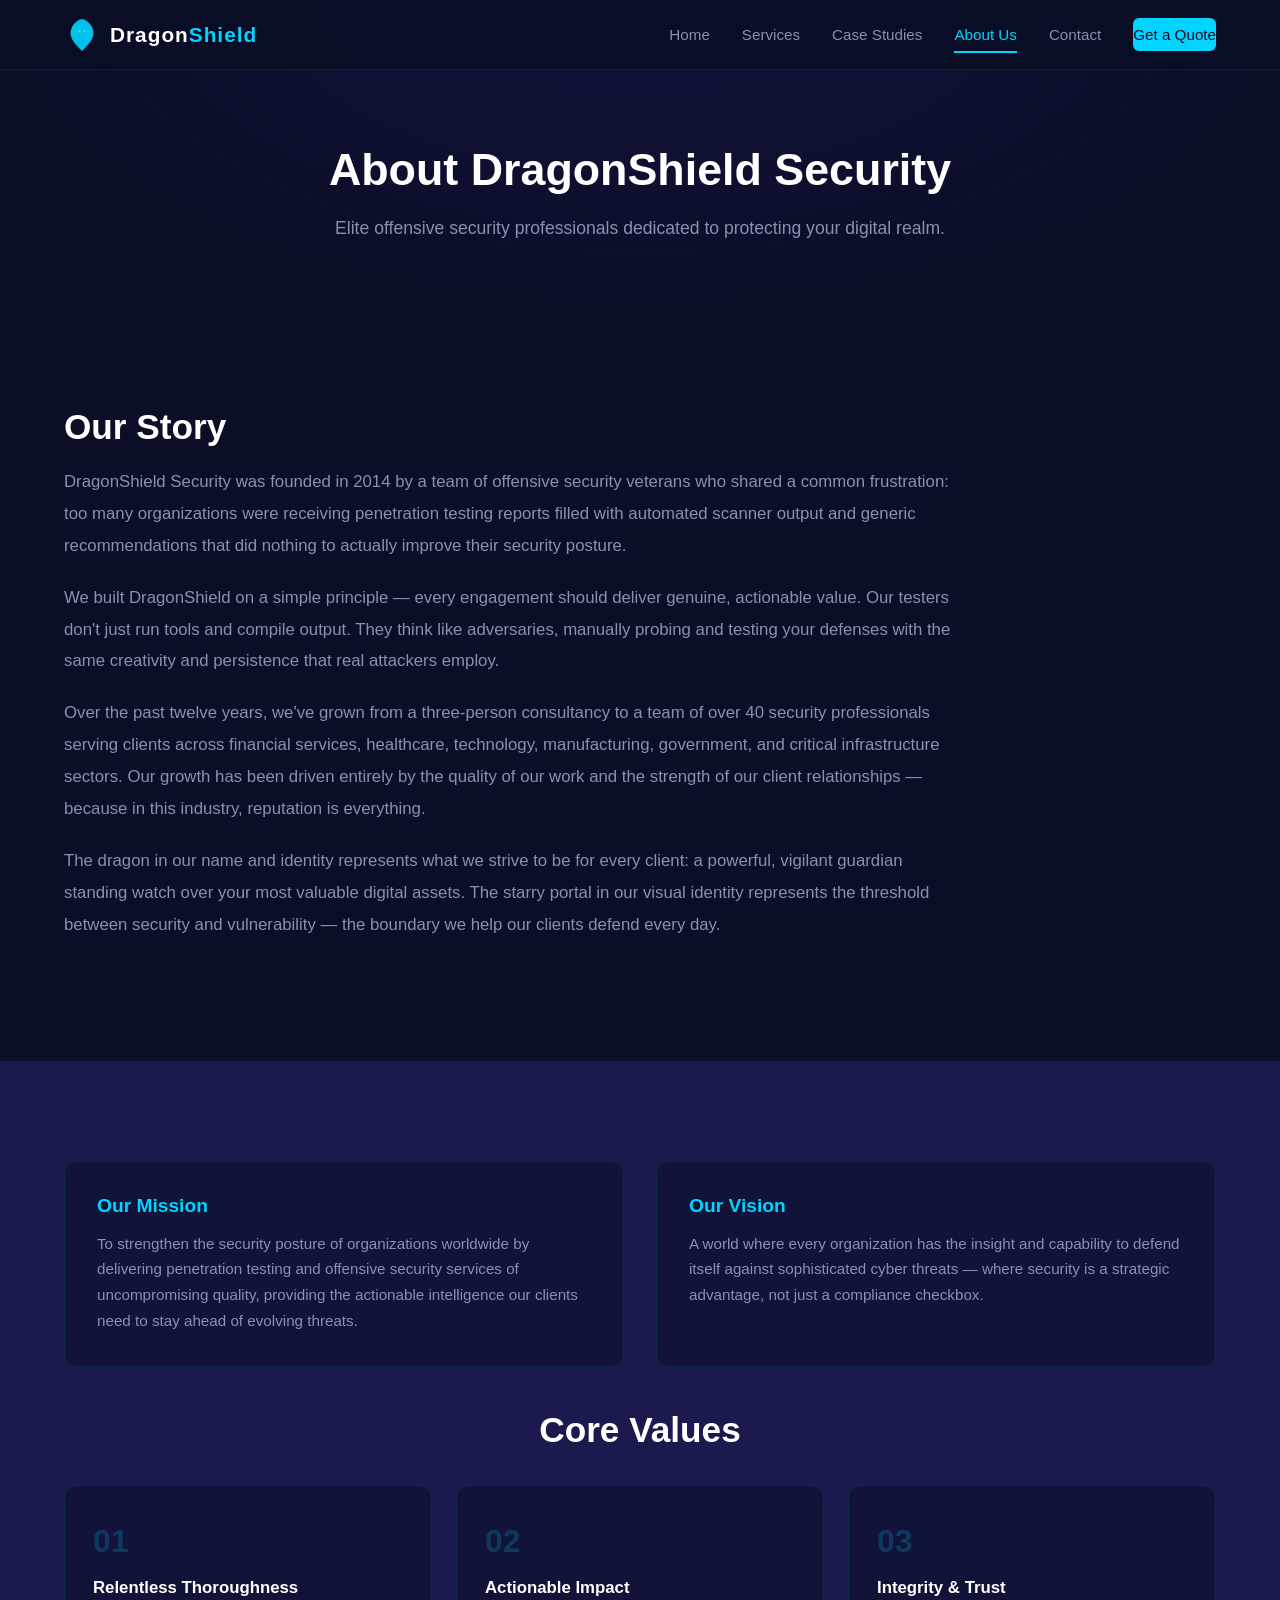
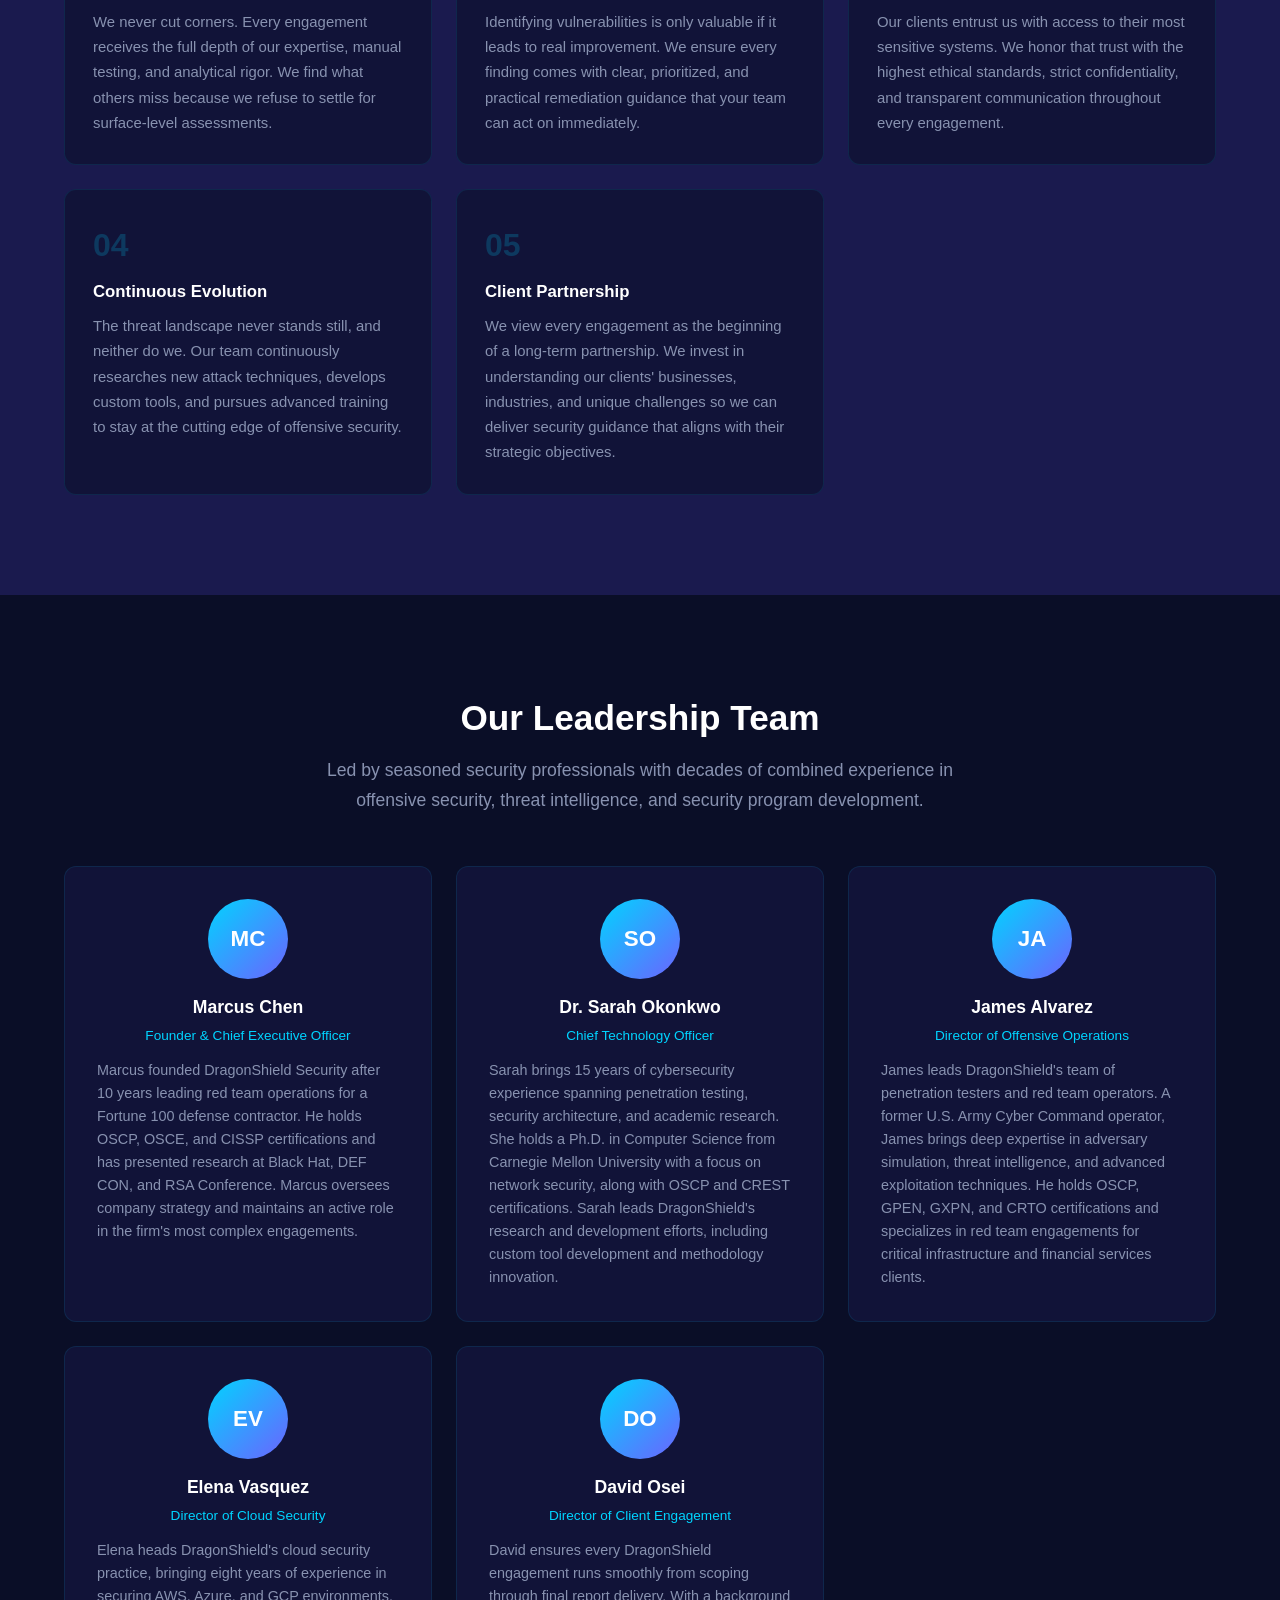
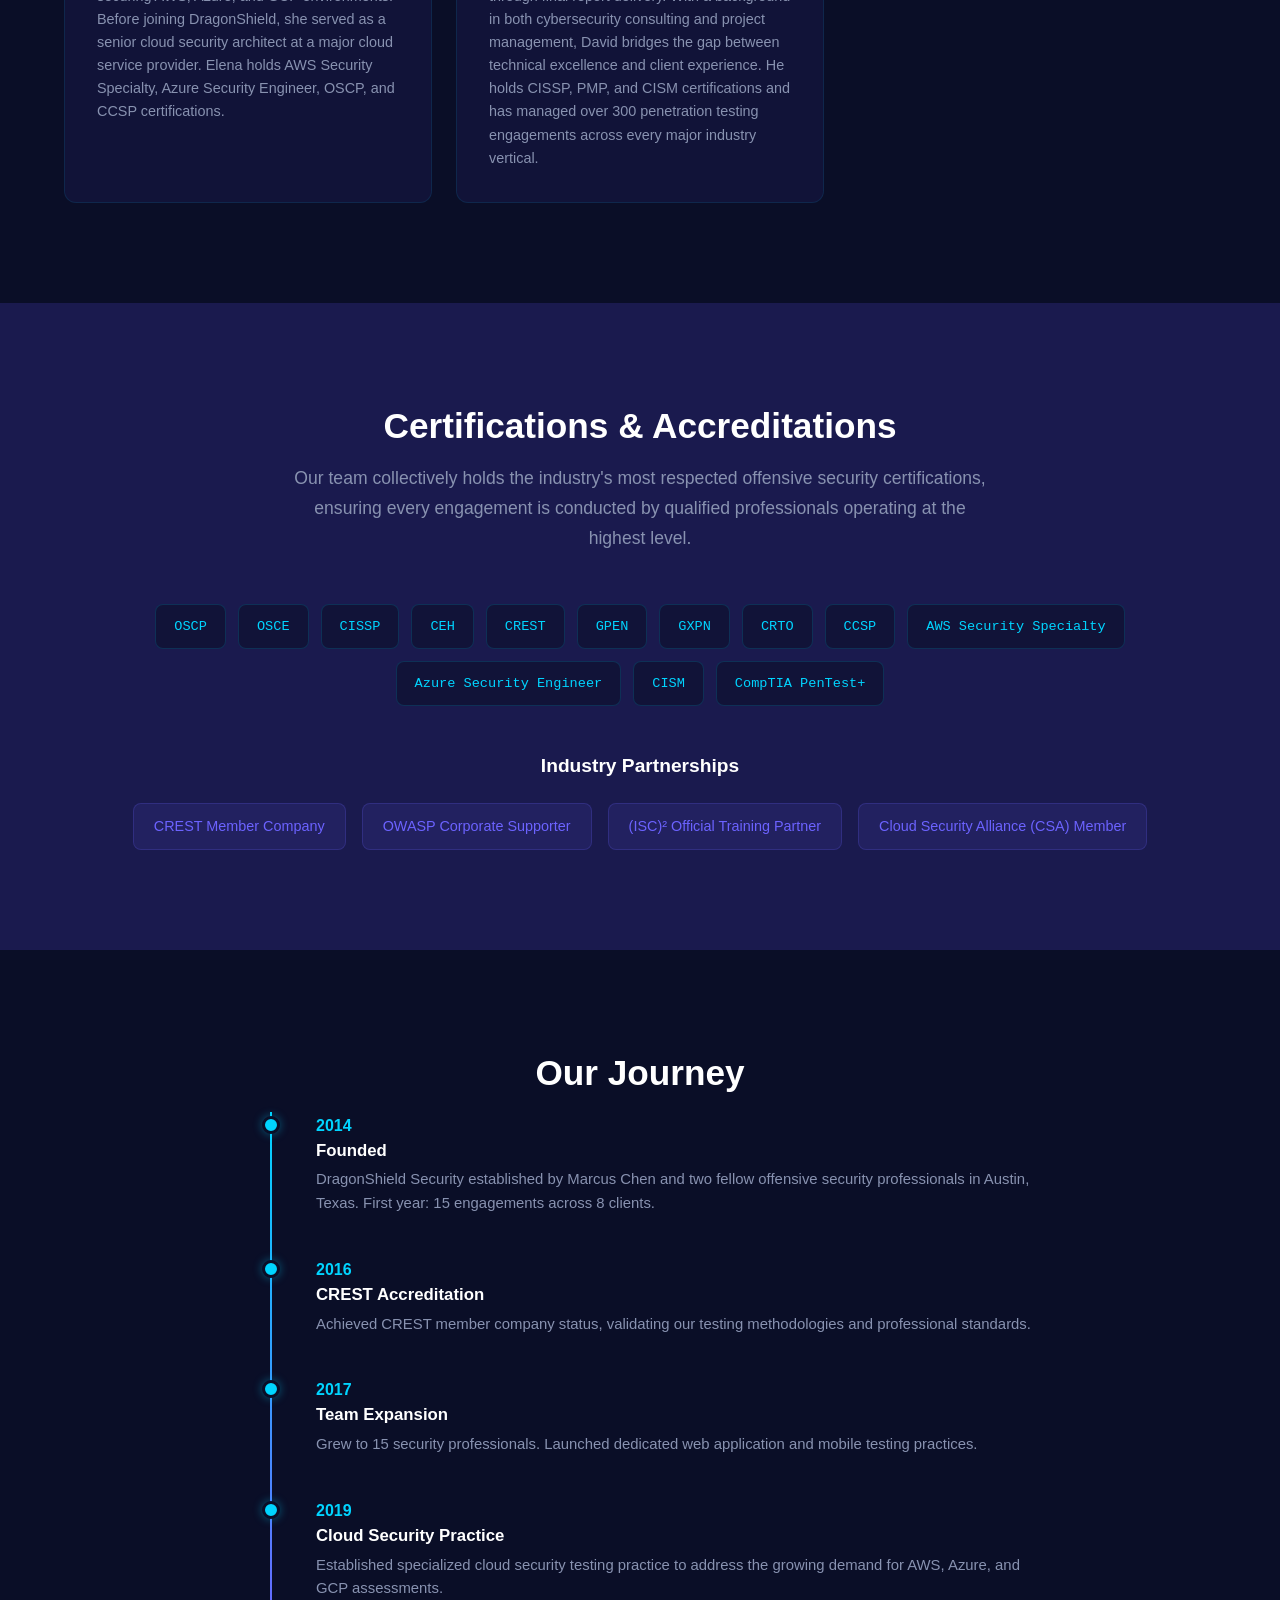
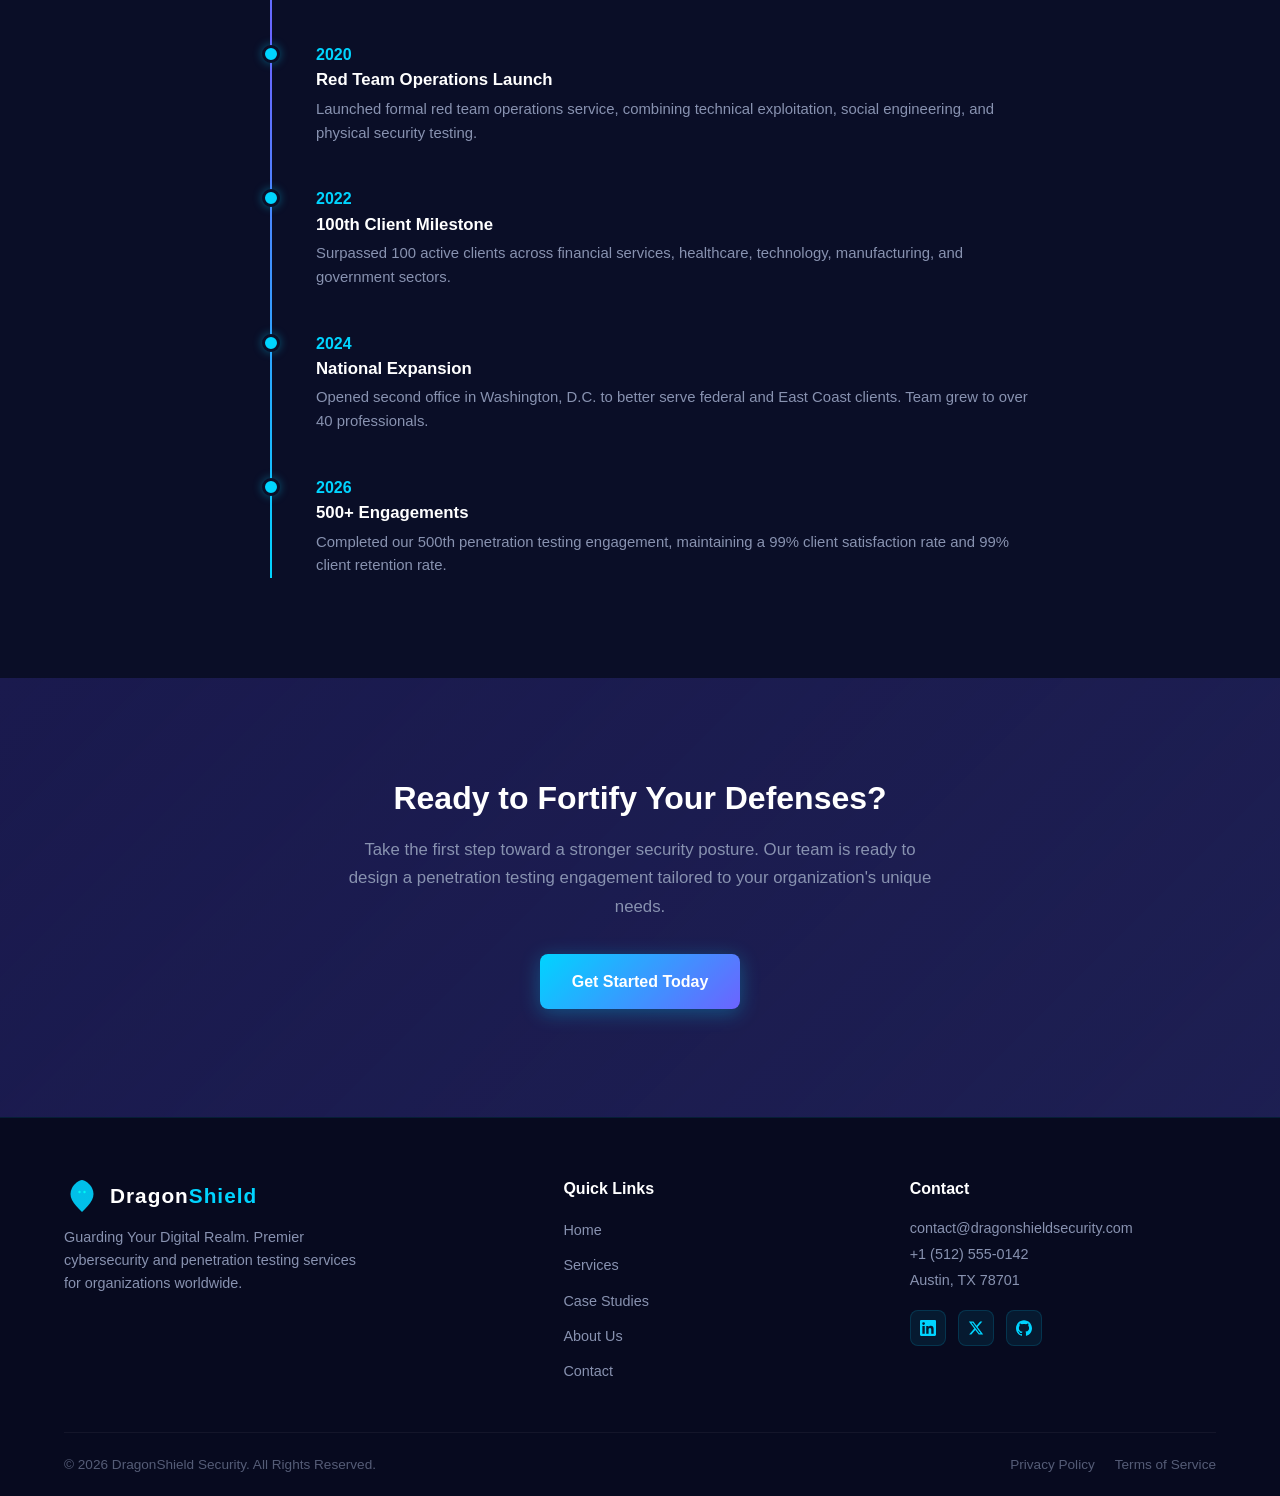
==== commit 95986c09: "Security audit and HTML sanitization: Add CSP, XCTO, XFO, Referrer-Policy meta tags; fix form valida" ====
--- a/about.html
+++ b/about.html
@@ -3,7 +3,13 @@
 <head>
   <meta charset="UTF-8">
   <meta name="viewport" content="width=device-width, initial-scale=1.0">
+    <meta http-equiv="Content-Security-Policy" content="default-src 'self'; script-src 'self'; style-src 'self' 'unsafe-inline' https://fonts.googleapis.com https://fonts.google.com; font-src 'self' https://fonts.gstatic.com; img-src 'self' data:; connect-src 'self'; frame-ancestors 'none'; base-uri 'self'; form-action 'self';">
+    <meta http-equiv="X-Content-Type-Options" content="nosniff">
+    <meta http-equiv="X-Frame-Options" content="DENY">
+    <meta name="referrer" content="strict-origin-when-cross-origin">
+    <meta http-equiv="Permissions-Policy" content="camera=(), microphone=(), geolocation=()">
   <title>About Us — DragonShield Security</title>
+    <meta name="description" content="Learn about DragonShield Security - our mission, team, and commitment to cybersecurity excellence.">
   <link rel="preconnect" href="https://fonts.googleapis.com">
   <link
 rel="preconnect"
